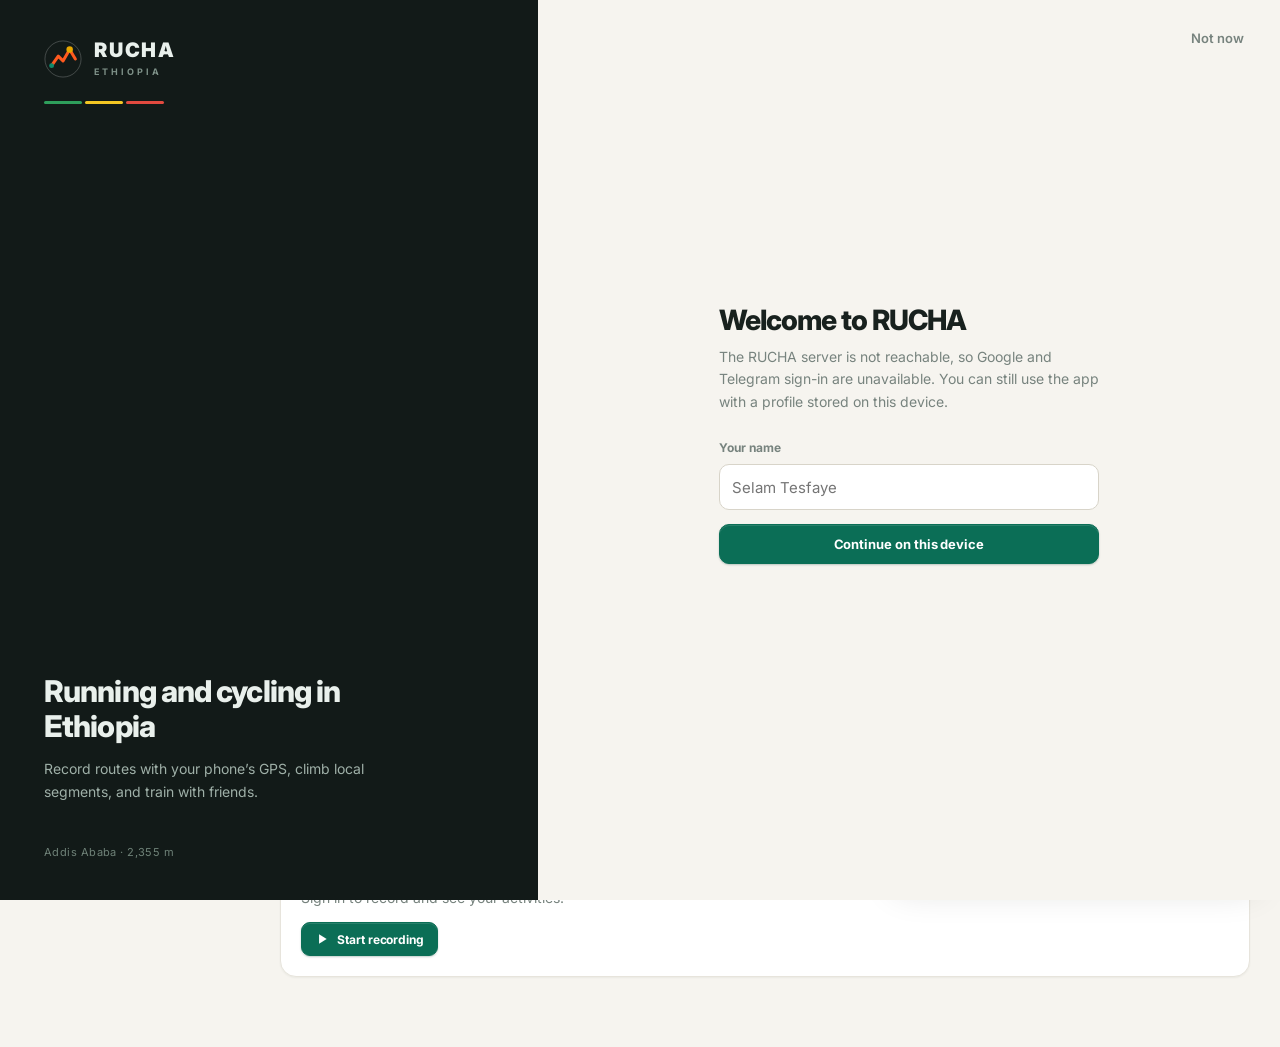
==== index.html @ 77b23071 "Initial commit: RUCHA fitness tracking app" ====
<!DOCTYPE html>
<html lang="en" data-theme="light">
<head>
<meta charset="UTF-8">
<meta name="viewport" content="width=device-width, initial-scale=1">
<meta name="description" content="RUCHA: record runs and rides with GPS, climb local segments and train with friends in Ethiopia.">
<link rel="icon" type="image/svg+xml" href="data:image/svg+xml,%3Csvg xmlns=%27http://www.w3.org/2000/svg%27 viewBox=%270 0 40 40%27%3E%3Crect width=%2740%27 height=%2740%27 rx=%278%27 fill=%27%23121A18%27/%3E%3Cpath d=%27M8 27 L15 17 L20 22 L27 10 L33 20%27 fill=%27none%27 stroke=%27%23FF5A1F%27 stroke-width=%273.4%27 stroke-linecap=%27round%27 stroke-linejoin=%27round%27/%3E%3C/svg%3E">
<title>RUCHA</title>
<link rel="preconnect" href="https://fonts.googleapis.com">
<link rel="preconnect" href="https://fonts.gstatic.com" crossorigin>
<link href="https://fonts.googleapis.com/css2?family=Inter:wght@400;500;600;700;800;900&display=swap" rel="stylesheet">
<link rel="stylesheet" href="styles.css">
</head>
<body>

<div class="app-shell">

  <aside class="sidebar" id="sidebar">
    <div class="brand">
      <div class="brand-mark" aria-hidden="true">
        <svg viewBox="0 0 40 40" width="40" height="40">
          <circle cx="20" cy="20" r="19" fill="none" stroke="rgba(255,255,255,.18)" stroke-width="1"/>
          <path d="M8 27 L15 17 L20 22 L27 10 L33 20" fill="none" stroke="#FF6B35" stroke-width="3.2" stroke-linecap="round" stroke-linejoin="round"/>
          <circle cx="27" cy="10" r="3.4" fill="#F2B705"/>
          <circle cx="8" cy="27" r="2.6" fill="#12A88A"/>
        </svg>
      </div>
      <div class="brand-text">
        <div class="brand-name">RUCHA</div>
        <div class="brand-sub">ETHIOPIA</div>
      </div>
    </div>

    <div class="flag-strip" aria-hidden="true"><i></i><i></i><i></i></div>
    <div class="nav-label">MENU</div>
    <nav class="nav" id="mainNav"></nav>

    <div class="side-spacer"></div>

    <button class="side-user side-user-btn" id="sideAccountBtn" aria-label="Account">
      <div class="avatar avatar-me" id="sideAvatar">ME</div>
      <div class="side-user-text">
        <b id="sideUserName">You</b><span id="sideUserCity">Addis Ababa</span>
      </div>
          </button>
  </aside>

  <main class="main">
    <header class="topbar">
      <button class="icon-btn menu-toggle" id="menuToggle" aria-label="Menu"><span data-icon="menu"></span></button>
      <div class="crumbs">
        <div class="crumb-title" id="crumbTitle">Dashboard</div>
        <div class="crumb-sub" id="crumbSub">Addis Ababa · 2,355 m</div>
      </div>
      <div class="top-actions">
        <button class="live-badge" id="liveBadge" data-nav="record" hidden aria-label="Back to the live recording"><span class="live-dot"></span><span class="live-badge-text">Recording</span></button>
        <label class="search-box">
          <span data-icon="search"></span>
          <input id="globalSearch" type="search" data-i18n-ph="top.search" autocomplete="off">
                  </label>
        <button class="icon-btn" id="themeToggle" title="Toggle theme"><span data-icon="moon"></span></button>
        <button class="btn btn-primary btn-record" id="recordBtn"><span class="rec-dot"></span><span data-i18n="top.record"></span></button>
        <button class="account-chip" id="accountBtn" aria-label="Account">
          <span class="avatar avatar-me top-avatar" id="accountAvatar">ME</span>
          <span class="account-name" id="accountName">Sign in</span>
        </button>
      </div>
    </header>

    <div class="content" id="viewRoot"></div>
  </main>
</div>

<nav class="mobile-nav" id="mobileNav"></nav>

<div class="toast-stack" id="toastStack" aria-live="polite"></div>

<div class="modal-backdrop" id="modalBackdrop">
  <div class="modal" id="modal" role="dialog" aria-modal="true"></div>
</div>

<div class="map-tooltip" id="mapTooltip"></div>

<script src="data.js"></script>
<script src="api.js"></script>
<script src="auth.js"></script>
<script src="sensors.js"></script>
<script src="app.js"></script>
</body>
</html>
---- styles.css ----
:root{
  --accent:#FF5A1F; --accent-soft:#FFF0E9; --accent-2:#0E8A6A; --gold:#E8A700;
  --bg:#F6F4EF; --surface:#FFFFFF; --surface-2:#FBF9F5; --sidebar:#121A18;
  --text:#18211E; --muted:#77837E; --faint:#A9B2AE; --border:#E7E4DC;
  --border-strong:#D8D4C9; --shadow:0 1px 2px rgba(20,30,26,.06);
  --shadow-lg:0 12px 36px rgba(15,25,20,.14);
  --run:#FF5A1F; --ride:#0E8A6A;
  --map-bg:#EDEAE1; --map-road:#FFFFFF; --map-road-case:#D9D5C9; --map-water:#BBDDE4;
  --map-park:#CFE3C4; --map-contour:#C9C3B2; --map-label:#4B554F;
  --radius:18px; --radius-sm:12px;
  --font:'Inter','Noto Sans',system-ui,-apple-system,'Segoe UI',sans-serif;
}
html[data-theme="dark"]{
  --accent:#FF7A42; --accent-soft:#2A1B12; --bg:#0C110F; --surface:#151C19;
  --surface-2:#1A221F; --sidebar:#080C0B; --text:#EDF2EF; --muted:#93A19B;
  --faint:#66736D; --border:#26322C; --border-strong:#35453C;
  --shadow:0 1px 2px rgba(0,0,0,.3),0 10px 34px rgba(0,0,0,.28);
  --shadow-lg:0 24px 70px rgba(0,0,0,.55);
  --map-bg:#16221D; --map-road:#2C3A33; --map-road-case:#1B2822; --map-water:#163C48;
  --map-park:#1E3A28; --map-contour:#2C3B31; --map-label:#9EB0A6;
}
*{box-sizing:border-box}
html,body{margin:0;padding:0}
body{
  font-family:var(--font); background:var(--bg); color:var(--text);
  -webkit-font-smoothing:antialiased; font-size:14px; line-height:1.5;
  transition:background .25s,color .25s;
}
button,input,select{font-family:inherit;font-size:inherit;color:inherit}
button{cursor:pointer;border:0;background:none}
a{color:inherit}
svg{display:block}

svg.ic{width:1em;height:1em;flex:0 0 auto;display:inline-block;vertical-align:-.14em}
::-webkit-scrollbar{width:9px;height:9px}
::-webkit-scrollbar-thumb{background:var(--border-strong);border-radius:9px}
::-webkit-scrollbar-track{background:transparent}
::selection{background:var(--accent);color:#fff}

.app-shell{display:grid;grid-template-columns:250px minmax(0,1fr);min-height:100vh}
.sidebar{
  background:var(--sidebar); color:#E9F0EC; padding:24px 16px 18px;
  display:flex;flex-direction:column;gap:0;position:sticky;top:0;height:100vh;
  overflow-y:auto; z-index:30;
}
.sidebar::-webkit-scrollbar{width:0}
.brand{display:flex;align-items:center;gap:11px;padding:0 8px}
.brand-mark{width:40px;height:40px;flex:0 0 40px}
.brand-name{font-size:20px;font-weight:900;letter-spacing:.09em;line-height:1}
.brand-sub{font-size:9px;letter-spacing:.34em;color:#7E9188;margin-top:5px;font-weight:700}
.flag-strip{display:flex;gap:3px;margin:18px 8px 0}
.flag-strip i{height:3px;flex:1;border-radius:3px}
.flag-strip i:nth-child(1){background:#2E9E5B}.flag-strip i:nth-child(2){background:#F3C623}.flag-strip i:nth-child(3){background:#E24A3F}
.brand-tagline{margin:14px 8px 22px;font-size:11.5px;line-height:1.55;color:#8FA098;max-width:190px}
.nav-label{font-size:9.5px;letter-spacing:.22em;color:#64776E;font-weight:800;padding:0 12px;margin-bottom:10px}
.nav{display:flex;flex-direction:column;gap:3px}
.nav-item{
  display:flex;align-items:center;gap:12px;padding:11px 12px;border-radius:11px;
  color:#9FB0A8;font-weight:600;font-size:13.5px;text-align:left;width:100%;
  transition:background .18s,color .18s,transform .18s;position:relative;
}
.nav-item:hover{background:rgba(255,255,255,.055);color:#fff}
.nav-item.active{background:rgba(255,255,255,.08);color:#fff}
.nav-item.active::before{content:"";position:absolute;left:0;top:11px;bottom:11px;width:3px;background:var(--accent);border-radius:0 3px 3px 0}
.nav-item .nav-icon{width:18px;height:18px;flex:0 0 18px;opacity:.9}
.nav-item.active .nav-icon{color:var(--accent)}
.nav-badge{margin-left:auto;font-size:10px;background:rgba(255,255,255,.10);padding:2px 7px;border-radius:20px;color:#B9C7C0;font-weight:700}
.side-spacer{flex:1;min-height:20px}
.side-card{background:rgba(255,255,255,.045);border:1px solid rgba(255,255,255,.075);border-radius:14px;padding:14px;margin-bottom:10px}
.side-card-top{display:flex;align-items:center;gap:8px}
.side-card-icon{width:16px;height:16px;color:var(--accent);display:inline-flex;flex:0 0 16px}
.side-card-icon svg{width:16px;height:16px}
.side-card-title{font-size:12px;font-weight:700;color:#DEE8E2}
.side-alt-value{font-size:28px;font-weight:800;letter-spacing:-.04em;margin:10px 0 0;line-height:1}
.side-alt-value small{font-size:13px;font-weight:600;color:#8FA098;letter-spacing:0}
.side-alt-sub{font-size:10.5px;color:#7E9088;margin-top:5px}
.side-load-row{display:flex;justify-content:space-between;align-items:center;font-size:10px;color:#8FA098;margin:14px 0 6px}
.side-load-row b{color:#F2B705;font-size:10px;letter-spacing:.04em}
.mini-track{height:5px;border-radius:5px;background:rgba(255,255,255,.09);overflow:hidden}
.mini-track span{display:block;height:100%;border-radius:5px;background:var(--accent-2)}
.side-offline{display:flex;align-items:center;gap:10px;position:relative}
.side-offline .side-card-icon{color:#5FD6A8}
.live-pulse{width:7px;height:7px;border-radius:50%;background:#5FD6A8;margin-left:auto;flex:0 0 7px}
.side-user{display:flex;align-items:center;gap:10px;padding:12px 8px 2px;border-top:1px solid rgba(255,255,255,.08);margin-top:4px}
.side-user-text{display:flex;flex-direction:column;line-height:1.3}
.side-user-text b{font-size:12.5px;color:#E9F0EC}
.side-user-text span{font-size:10.5px;color:#7E9088}
.side-user-dot{margin-left:auto;width:6px;height:6px;border-radius:50%;background:#5FD6A8}

.avatar{
  width:34px;height:34px;border-radius:50%;display:inline-flex;align-items:center;justify-content:center;
  font-size:11px;font-weight:800;color:#fff;flex:0 0 auto;letter-spacing:.02em;
  box-shadow:inset 0 0 0 2px rgba(255,255,255,.16);
}
.avatar-me{background:var(--accent)}
.avatar-sm{width:28px;height:28px;font-size:9.5px}
.avatar-lg{width:74px;height:74px;font-size:22px}

.main{min-width:0;display:flex;flex-direction:column}
.topbar{
  height:74px;display:flex;align-items:center;gap:16px;padding:0 30px;
  background:var(--bg);
  border-bottom:1px solid var(--border);
  position:sticky;top:0;z-index:20;
}
.crumbs{min-width:0}
.crumb-title{font-size:17px;font-weight:800;letter-spacing:-.02em;line-height:1.2}
.crumb-sub{font-size:11.5px;color:var(--muted);margin-top:2px}
.top-actions{display:flex;align-items:center;gap:10px;margin-left:auto}
.search-box{
  display:flex;align-items:center;gap:9px;background:var(--surface);border:1px solid var(--border);
  border-radius:11px;padding:0 11px;height:38px;width:268px;transition:border .2s,box-shadow .2s;
}
.search-box:focus-within{border-color:var(--accent);box-shadow:0 0 0 3px var(--accent-soft)}
.search-box svg{width:15px;height:15px;color:var(--muted);flex:0 0 15px}
.search-box input{border:0;outline:0;background:transparent;flex:1;min-width:0;font-size:12.5px}
.search-box input::placeholder{color:var(--faint)}
.search-box kbd{font-size:9.5px;color:var(--faint);border:1px solid var(--border);padding:2px 5px;border-radius:5px;font-family:var(--font)}
.icon-btn{
  width:38px;height:38px;border-radius:11px;border:1px solid var(--border);background:var(--surface);
  display:inline-flex;align-items:center;justify-content:center;transition:all .18s;flex:0 0 38px;
}
.icon-btn:hover{border-color:var(--accent);color:var(--accent);transform:translateY(-1px)}
.icon-btn svg{width:17px;height:17px}
.btn{
  height:38px;padding:0 16px;border-radius:11px;font-size:12.5px;font-weight:700;
  display:inline-flex;align-items:center;justify-content:center;gap:8px;transition:all .18s;white-space:nowrap;
}
.btn-primary{background:var(--accent);color:#fff;box-shadow:0 4px 14px rgba(255,90,31,.28)}
.btn-primary:hover{background:#E84C13;transform:translateY(-1px);box-shadow:0 7px 20px rgba(255,90,31,.36)}
.btn-ghost{border:1px solid var(--border);background:var(--surface)}
.btn-ghost:hover{border-color:var(--accent);color:var(--accent)}
.btn-soft{background:var(--accent-soft);color:var(--accent)}
.btn-sm{height:32px;padding:0 12px;font-size:11.5px;border-radius:9px}
.rec-dot{width:8px;height:8px;border-radius:50%;background:#fff;}
.menu-toggle{display:none}
.top-avatar{margin-left:2px}

.content{padding:26px 30px 70px;width:100%;max-width:1600px;margin:0 auto;flex:1}
.view{animation:viewIn .32s cubic-bezier(.2,.7,.3,1)}
@keyframes viewIn{from{opacity:0;transform:translateY(10px)}to{opacity:1;transform:none}}
.view-head{display:flex;align-items:flex-end;gap:16px;margin-bottom:20px;flex-wrap:wrap}
.view-title{font-size:26px;font-weight:800;letter-spacing:-.035em;line-height:1.15;margin:0}
.view-sub{font-size:12.5px;color:var(--muted);margin-top:5px}
.view-actions{margin-left:auto;display:flex;gap:8px;align-items:center;flex-wrap:wrap}
.card{background:var(--surface);border:1px solid var(--border);border-radius:var(--radius);box-shadow:var(--shadow);overflow:hidden}
.card-pad{padding:20px}
.card-head{display:flex;align-items:center;gap:12px;padding:18px 20px 0}
.card-head .card-title{font-size:15px;font-weight:800;letter-spacing:-.02em}
.card-head .card-sub{font-size:11.5px;color:var(--muted);margin-top:2px}
.card-head .head-actions{margin-left:auto;display:flex;gap:7px;align-items:center}
.pill{
  display:inline-flex;align-items:center;gap:5px;font-size:10.5px;font-weight:700;
  padding:4px 9px;border-radius:20px;background:var(--surface-2);border:1px solid var(--border);color:var(--muted);white-space:nowrap;
}
.pill.accent{background:var(--accent-soft);color:var(--accent);border-color:transparent}
.pill.green{background:rgba(14,138,106,.12);color:var(--accent-2);border-color:transparent}
.pill.gold{background:rgba(232,167,0,.13);color:#B98600;border-color:transparent}
.tag{font-size:10px;font-weight:700;color:var(--muted);background:var(--surface-2);border:1px solid var(--border);padding:3px 8px;border-radius:6px;white-space:nowrap}
.muted{color:var(--muted)}.strong{font-weight:800}.mono{font-variant-numeric:tabular-nums}
.divider{height:1px;background:var(--border);margin:16px 0}
.row{display:flex;align-items:center;gap:10px}
.seg-toggle{display:flex;gap:3px;background:var(--surface-2);border:1px solid var(--border);padding:3px;border-radius:10px}
.seg-toggle button{padding:6px 12px;border-radius:7px;font-size:11.5px;font-weight:700;color:var(--muted);transition:all .18s}
.seg-toggle button.active{background:var(--surface);color:var(--text);box-shadow:0 1px 4px rgba(0,0,0,.09)}
select.sel{
  height:34px;padding:0 30px 0 11px;border-radius:9px;border:1px solid var(--border);
  background:var(--surface);font-size:11.5px;font-weight:700;outline:0;cursor:pointer;
  appearance:none;background-image:linear-gradient(45deg,transparent 50%,var(--muted) 50%),linear-gradient(135deg,var(--muted) 50%,transparent 50%);
  background-position:calc(100% - 15px) 15px,calc(100% - 11px) 15px;background-size:4px 4px;background-repeat:no-repeat;
}

.hero{
  position:relative;border-radius:22px;overflow:hidden;color:#fff;padding:30px 34px;
  background:linear-gradient(115deg,#12221C 0%,#173329 48%,#2A2413 100%);margin-bottom:18px;
  box-shadow:var(--shadow-lg);min-height:212px;
}
.hero::after{content:"";position:absolute;inset:0;background:
  radial-gradient(700px 300px at 88% 15%,rgba(255,90,31,.20),transparent 70%),
  radial-gradient(500px 300px at 65% 100%,rgba(14,138,106,.22),transparent 70%);pointer-events:none}
.hero-grid{position:absolute;inset:0;opacity:.10;background-image:linear-gradient(rgba(255,255,255,.35) 1px,transparent 1px),linear-gradient(90deg,rgba(255,255,255,.35) 1px,transparent 1px);background-size:44px 44px;mask-image:linear-gradient(90deg,#000,transparent 65%)}
.hero-inner{position:relative;z-index:1;display:flex;gap:30px;align-items:center;justify-content:space-between}
.hero-left{max-width:620px}
.hero-eyebrow{font-size:9.5px;letter-spacing:.26em;font-weight:800;color:#F2B705;display:flex;align-items:center;gap:8px}
.hero-eyebrow::before{content:"";width:18px;height:2px;background:#F2B705;border-radius:2px}
.hero-title{font-size:29px;font-weight:900;letter-spacing:-.045em;margin:12px 0 8px;line-height:1.1}
.hero-sub{font-size:12.5px;color:#A9BFB4;max-width:440px;line-height:1.6}
.hero-number{font-size:64px;font-weight:900;letter-spacing:-.06em;line-height:.95;margin:20px 0 0;display:flex;align-items:baseline;gap:10px}
.hero-number small{font-size:16px;font-weight:700;letter-spacing:0;color:#A9BFB4}
.hero-laps{display:inline-flex;align-items:center;gap:7px;font-size:12px;color:#F2B705;font-weight:700;margin-top:8px}
.hero-metrics{display:flex;gap:26px;margin-top:22px;flex-wrap:wrap}
.hero-metric b{display:block;font-size:19px;font-weight:800;letter-spacing:-.03em}
.hero-metric span{font-size:10px;color:#93AC9F;letter-spacing:.04em;text-transform:uppercase;font-weight:700}
.journey-bar{height:8px;border-radius:8px;background:rgba(255,255,255,.12);margin-top:18px;overflow:hidden;max-width:520px;position:relative}
.journey-bar span{display:block;height:100%;border-radius:8px;background:linear-gradient(90deg,#0E8A6A,#F2B705 65%,#FF5A1F);position:relative}
.journey-bar::after{content:"";position:absolute;left:100%;top:-3px;width:2px;height:14px;background:rgba(255,255,255,.5);border-radius:2px}
.hero-globe{flex:0 0 230px;width:230px;height:230px;position:relative;display:flex;align-items:center;justify-content:center}
.hero-globe svg{width:230px;height:230px;filter:drop-shadow(0 10px 30px rgba(0,0,0,.35))}
.globe-center{position:absolute;text-align:center}
.globe-center b{display:block;font-size:26px;font-weight:900;letter-spacing:-.05em;color:#fff}
.globe-center span{font-size:9px;letter-spacing:.16em;color:#9CB8AA;font-weight:700}

.stats-grid{display:grid;grid-template-columns:repeat(4,1fr);gap:14px;margin-bottom:18px}
.stat-card{background:var(--surface);border:1px solid var(--border);border-radius:var(--radius);padding:18px 20px;box-shadow:var(--shadow);position:relative;overflow:hidden}
.stat-card::before{content:"";position:absolute;top:0;left:0;right:0;height:3px;background:var(--sc,var(--accent));opacity:.85}
.stat-label{font-size:10.5px;font-weight:800;letter-spacing:.11em;text-transform:uppercase;color:var(--muted);display:flex;align-items:center;gap:7px}
.stat-label svg{width:14px;height:14px;color:var(--sc,var(--accent))}
.stat-value{font-size:31px;font-weight:900;letter-spacing:-.05em;margin:10px 0 2px;line-height:1}
.stat-value small{font-size:14px;font-weight:700;color:var(--muted);letter-spacing:0;margin-left:4px}
.stat-foot{display:flex;align-items:center;justify-content:space-between;gap:8px;margin-top:8px}
.stat-delta{font-size:10.5px;font-weight:800;color:var(--accent-2);display:flex;align-items:center;gap:3px}
.stat-delta.down{color:var(--accent)}
.stat-note{font-size:10px;color:var(--faint)}
.stat-spark{position:absolute;right:14px;bottom:12px;opacity:.9}

.dash-grid{display:grid;grid-template-columns:minmax(0,1.72fr) minmax(280px,1fr);gap:18px;margin-bottom:18px}
.side-stack{display:flex;flex-direction:column;gap:14px}
.insight-card{padding:18px 20px}
.insight-icon{width:36px;height:36px;border-radius:11px;display:inline-flex;align-items:center;justify-content:center;background:var(--accent-soft);color:var(--accent);flex:0 0 36px}
.insight-icon svg{width:19px;height:19px}
.insight-title{font-size:14px;font-weight:800;letter-spacing:-.02em}
.insight-text{font-size:11.8px;color:var(--muted);line-height:1.65;margin-top:10px}
.insight-metrics{display:flex;gap:18px;margin-top:14px;padding-top:14px;border-top:1px solid var(--border)}
.insight-metrics b{font-size:17px;font-weight:800;letter-spacing:-.03em;display:block}
.insight-metrics span{font-size:10px;color:var(--muted)}
.holiday{display:flex;align-items:center;gap:12px;padding:12px 0;border-bottom:1px solid var(--border)}
.holiday:last-child{border-bottom:0;padding-bottom:0}
.holiday-date{min-width:46px;text-align:center;background:var(--surface-2);border:1px solid var(--border);border-radius:9px;padding:6px 4px}
.holiday-date b{display:block;font-size:15px;font-weight:900;line-height:1}
.holiday-date span{font-size:9px;color:var(--muted);text-transform:uppercase;font-weight:700}
.holiday-name{font-size:12.5px;font-weight:700}
.holiday-note{font-size:10.5px;color:var(--faint);margin-top:2px}
.safety-card{background:var(--surface-2)}

.map-card{display:flex;flex-direction:column;min-height:490px}
.map-toolbar{display:flex;align-items:center;gap:8px;padding:14px 16px;flex-wrap:wrap;border-bottom:1px solid var(--border)}
.map-toolbar .map-title{font-size:14px;font-weight:800;letter-spacing:-.02em}
.map-toolbar .map-sub{font-size:10.5px;color:var(--muted);margin-top:1px}
.map-toolbar .tb-actions{margin-left:auto;display:flex;gap:7px;align-items:center;flex-wrap:wrap}
.tb-btn{
  height:32px;padding:0 11px;border-radius:9px;border:1px solid var(--border);background:var(--surface);
  font-size:11px;font-weight:700;display:inline-flex;align-items:center;gap:6px;transition:all .18s;color:var(--muted);
}
.tb-btn svg{width:14px;height:14px}
.tb-btn:hover{border-color:var(--accent);color:var(--accent)}
.tb-btn.on{background:var(--accent);border-color:var(--accent);color:#fff}
.tb-btn.on.green{background:var(--accent-2);border-color:var(--accent-2)}
.map-wrap{position:relative;flex:1;min-height:390px;background:var(--map-bg);overflow:hidden;touch-action:none}
.map-wrap.compact{min-height:0;height:100%}
.modal-map .map-wrap{height:100%}
.map-canvas{position:absolute;inset:0;width:100%;height:100%;display:block;cursor:grab}
.map-canvas.dragging{cursor:grabbing}
.map-controls{position:absolute;right:14px;top:14px;display:flex;flex-direction:column;gap:6px;z-index:3}
.map-ctrl{
  width:34px;height:34px;border-radius:9px;background:var(--surface);border:1px solid var(--border);
  display:flex;align-items:center;justify-content:center;box-shadow:var(--shadow);font-size:17px;font-weight:700;color:var(--text);
  transition:all .16s;
}
.map-ctrl:hover{color:var(--accent);border-color:var(--accent)}
.map-ctrl svg{width:16px;height:16px}
.map-legend{
  position:absolute;left:14px;bottom:14px;background:color-mix(in srgb,var(--surface) 92%,transparent);
  border:1px solid var(--border);border-radius:11px;padding:10px 12px;z-index:3;
  box-shadow:var(--shadow);display:flex;flex-direction:column;gap:7px;
}
.map-legend .lg-row{display:flex;align-items:center;gap:8px;font-size:10.5px;font-weight:600;color:var(--muted)}
.lg-line{width:18px;height:3px;border-radius:3px}
.map-badge{
  position:absolute;left:14px;top:14px;z-index:3;background:color-mix(in srgb,var(--surface) 92%,transparent);
  border:1px solid var(--border);border-radius:9px;padding:7px 11px;
  font-size:10.5px;font-weight:700;box-shadow:var(--shadow);display:flex;align-items:center;gap:7px;
}
.map-badge .live-dot{width:7px;height:7px;border-radius:50%;background:#22C55E;}
.map-scale{position:absolute;right:14px;bottom:14px;z-index:3;font-size:10px;font-weight:700;color:var(--map-label);display:flex;flex-direction:column;align-items:flex-end;gap:3px}
.map-scale-bar{height:5px;border:2px solid var(--map-label);border-top:0;width:70px}
.map-north{position:absolute;right:16px;bottom:40px;z-index:3;font-size:10px;font-weight:900;color:var(--map-label);text-align:center;line-height:1}
.map-north b{display:block;color:var(--accent);font-size:15px}
.map-tooltip{
  position:fixed;z-index:80;pointer-events:none;opacity:0;transform:translate(-50%,-115%);
  background:var(--sidebar);color:#fff;border-radius:10px;padding:9px 12px;font-size:11px;
  box-shadow:var(--shadow-lg);transition:opacity .12s;white-space:nowrap;max-width:260px;
}
.map-tooltip.show{opacity:1}
.map-tooltip b{display:block;font-size:12px;margin-bottom:3px}
.map-tooltip span{color:#A9BFB4;font-size:10px}
.map-tooltip .tt-type{display:inline-block;width:7px;height:7px;border-radius:50%;margin-right:5px}
.replay-bar{height:3px;background:var(--border);position:relative}
.replay-bar span{display:block;height:100%;background:var(--accent);width:0;transition:width .08s linear}

.feed{display:flex;flex-direction:column}
.feed-item{display:flex;gap:14px;padding:16px 20px;border-bottom:1px solid var(--border);transition:background .16s;align-items:flex-start}
.feed-item:last-child{border-bottom:0}
.feed-item:hover{background:var(--surface-2)}
.feed-avatar{margin-top:2px}
.feed-body{flex:1;min-width:0}
.feed-name{font-size:12.5px;font-weight:800}
.feed-when{font-size:10.5px;color:var(--faint);font-weight:500;margin-left:7px}
.feed-title{font-size:14px;font-weight:800;letter-spacing:-.02em;margin:5px 0 6px;cursor:pointer}
.feed-title:hover{color:var(--accent)}
.feed-note{font-size:11.5px;color:var(--muted);line-height:1.55;max-width:640px}
.feed-tags{display:flex;gap:6px;margin-top:9px;flex-wrap:wrap}
.feed-stats{display:flex;gap:16px;margin-top:11px;font-size:11px;color:var(--muted);font-weight:600;align-items:center}
.feed-stats b{color:var(--text);font-weight:800}
.kudos-btn{display:inline-flex;align-items:center;gap:5px;font-size:11px;font-weight:700;color:var(--muted);border:1px solid var(--border);padding:4px 9px;border-radius:8px;transition:all .16s}
.kudos-btn:hover{border-color:var(--accent);color:var(--accent)}
.kudos-btn.liked{background:var(--accent-soft);color:var(--accent);border-color:transparent}
.kudos-btn svg{width:13px;height:13px}
.feed-thumb{width:112px;height:82px;border-radius:11px;flex:0 0 112px;overflow:hidden;background:var(--map-bg);position:relative;border:1px solid var(--border)}
.feed-thumb canvas{width:100%;height:100%;display:block}

.table-wrap{overflow-x:auto}
.atable{width:100%;border-collapse:collapse;font-size:12.5px}
.atable th{text-align:left;font-size:9.5px;letter-spacing:.13em;text-transform:uppercase;color:var(--faint);font-weight:800;padding:13px 18px;border-bottom:1px solid var(--border);white-space:nowrap}
.atable td{padding:14px 18px;border-bottom:1px solid var(--border);white-space:nowrap}
.atable tbody tr{transition:background .16s;cursor:pointer}
.atable tbody tr:hover{background:var(--surface-2)}
.atable tbody tr:last-child td{border-bottom:0}
.type-dot{display:inline-flex;width:26px;height:26px;border-radius:8px;align-items:center;justify-content:center;color:#fff}
.type-dot svg{width:14px;height:14px}
.atable .a-name{font-weight:800;font-size:13px}
.atable .a-sub{font-size:10.5px;color:var(--faint);margin-top:2px}

.chart-svg{width:100%;display:block;overflow:visible}
.chart-grid{stroke:var(--border);stroke-width:1;stroke-dasharray:3 5}
.chart-label{font-size:9px;fill:var(--faint);font-weight:700;font-family:var(--font)}

.seg-grid{display:grid;grid-template-columns:repeat(3,1fr);gap:14px}
.seg-card{padding:18px;cursor:pointer;transition:transform .18s,border-color .18s}
.seg-card:hover{transform:translateY(-3px);border-color:var(--accent)}
.seg-top{display:flex;align-items:center;gap:9px}
.seg-cat{width:32px;height:32px;border-radius:9px;background:var(--accent-soft);color:var(--accent);display:flex;align-items:center;justify-content:center;font-weight:900;font-size:12px;flex:0 0 32px}
.seg-name{font-size:13.5px;font-weight:800;letter-spacing:-.02em}
.seg-meta{font-size:10.5px;color:var(--muted);margin-top:2px}
.seg-nums{display:flex;gap:18px;margin-top:16px;padding-top:14px;border-top:1px solid var(--border)}
.seg-nums b{display:block;font-size:17px;font-weight:800;letter-spacing:-.03em}
.seg-nums span{font-size:10px;color:var(--muted)}
.seg-crown{font-size:10.5px;color:var(--gold,--muted);margin-top:12px;display:flex;align-items:center;gap:6px;font-weight:700}
.leader-row{display:flex;align-items:center;gap:12px;padding:11px 18px;border-bottom:1px solid var(--border)}
.leader-row:last-child{border-bottom:0}
.leader-rank{width:24px;font-size:13px;font-weight:900;color:var(--faint);text-align:center;flex:0 0 24px}
.leader-rank.top{color:var(--gold,#E8A700)}
.leader-name{flex:1;font-size:12.5px;font-weight:700}
.leader-time{font-size:12.5px;font-weight:800;font-variant-numeric:tabular-nums}
.leader-row.me{background:var(--accent-soft)}
.legend-row{background:rgba(232,167,0,.08)}

.two-grid{display:grid;grid-template-columns:repeat(2,1fr);gap:14px}
.challenge-card{padding:18px;display:flex;flex-direction:column;gap:12px}
.challenge-top{display:flex;gap:12px;align-items:flex-start}
.challenge-icon{width:40px;height:40px;border-radius:12px;display:flex;align-items:center;justify-content:center;color:#fff;flex:0 0 40px}
.challenge-icon svg{width:20px;height:20px}
.challenge-name{font-size:14px;font-weight:800;letter-spacing:-.02em}
.challenge-desc{font-size:11px;color:var(--muted);line-height:1.5;margin-top:3px}
.progress-track{height:7px;border-radius:7px;background:var(--surface-2);border:1px solid var(--border);overflow:hidden}
.progress-fill{height:100%;border-radius:7px;transition:width .5s}
.challenge-foot{display:flex;align-items:center;justify-content:space-between;font-size:10.5px;color:var(--muted)}
.club-card{display:flex;gap:13px;align-items:center;padding:15px 18px;border-bottom:1px solid var(--border)}
.club-card:last-child{border-bottom:0}
.club-logo{width:42px;height:42px;border-radius:12px;display:flex;align-items:center;justify-content:center;color:#fff;flex:0 0 42px}
.club-logo svg{width:21px;height:21px}
.club-name{font-size:13px;font-weight:800}
.club-desc{font-size:10.5px;color:var(--muted);margin-top:2px;line-height:1.45}
.club-members{font-size:10.5px;color:var(--faint);margin-top:3px}

.profile-hero{display:flex;gap:22px;align-items:center;padding:24px;background:var(--surface)}
.profile-name{font-size:22px;font-weight:900;letter-spacing:-.04em}
.profile-sub{font-size:11.5px;color:var(--muted);margin-top:4px}
.profile-nums{display:flex;gap:30px;margin-left:auto}
.profile-nums b{display:block;font-size:20px;font-weight:900;letter-spacing:-.04em}
.profile-nums span{font-size:10px;color:var(--muted);text-transform:uppercase;letter-spacing:.09em;font-weight:700}
.pr-grid{display:grid;grid-template-columns:repeat(4,1fr);gap:12px}
.pr-card{padding:16px;border:1px solid var(--border);border-radius:13px;background:var(--surface-2)}
.pr-card span{font-size:10px;color:var(--muted);font-weight:700;text-transform:uppercase;letter-spacing:.08em}
.pr-card b{display:block;font-size:21px;font-weight:900;letter-spacing:-.04em;margin-top:6px}
.trophy-row{display:flex;gap:10px;flex-wrap:wrap}
.trophy{display:flex;align-items:center;gap:8px;padding:9px 13px;border-radius:11px;background:var(--surface-2);border:1px solid var(--border);font-size:11.5px;font-weight:700}
.trophy svg{width:16px;height:16px;color:var(--gold,#E8A700)}

.rec-grid{display:grid;grid-template-columns:minmax(0,1.6fr) minmax(300px,1fr);gap:18px}
.rec-stats{display:grid;grid-template-columns:repeat(2,1fr);gap:12px}
.rec-stat{padding:16px;border-radius:13px;background:var(--surface-2);border:1px solid var(--border)}
.rec-stat span{font-size:10px;font-weight:800;letter-spacing:.09em;text-transform:uppercase;color:var(--muted);display:flex;align-items:center;gap:6px}
.rec-stat span svg{width:13px;height:13px}
.rec-stat b{display:block;font-size:26px;font-weight:900;letter-spacing:-.05em;margin-top:8px;line-height:1}
.rec-stat b small{font-size:12px;color:var(--muted);font-weight:700;letter-spacing:0}
.rec-actions{display:flex;gap:9px;margin-top:16px;flex-wrap:wrap}
.btn-big{height:48px;flex:1;min-width:120px;font-size:13.5px;border-radius:12px}
.live-dot{width:7px;height:7px;border-radius:50%;background:#22C55E;animation:pulse 1.6s infinite}
@keyframes pulse{0%,100%{opacity:1}50%{opacity:.4}}
.split-table{width:100%;font-size:11.5px;border-collapse:collapse}
.split-table th{text-align:left;color:var(--faint);font-size:9.5px;letter-spacing:.1em;text-transform:uppercase;padding:9px 12px;border-bottom:1px solid var(--border)}
.split-table td{padding:8px 12px;border-bottom:1px solid var(--border);font-variant-numeric:tabular-nums}
.split-table tr:last-child td{border-bottom:0}
.split-table tr:first-child td{color:var(--accent);font-weight:800}

.modal-backdrop{
  position:fixed;inset:0;background:rgba(8,14,11,.62);z-index:90;
  display:none;align-items:center;justify-content:center;padding:26px;
}
.modal-backdrop.open{display:flex}
.modal{
  background:var(--surface);border:1px solid var(--border);border-radius:20px;box-shadow:var(--shadow-lg);
  width:min(920px,100%);max-height:88vh;overflow-y:auto;animation:modalIn .25s cubic-bezier(.2,.7,.3,1);
}
@keyframes modalIn{from{opacity:0;transform:scale(.96) translateY(12px)}to{opacity:1;transform:none}}
.modal-head{display:flex;align-items:flex-start;gap:14px;padding:22px 24px;border-bottom:1px solid var(--border);position:sticky;top:0;background:var(--surface);z-index:2}
.modal-head h3{margin:0;font-size:18px;font-weight:900;letter-spacing:-.03em}
.modal-head p{margin:4px 0 0;font-size:11.5px;color:var(--muted)}
.modal-close{margin-left:auto;width:34px;height:34px;border-radius:9px;border:1px solid var(--border);background:var(--surface-2);display:flex;align-items:center;justify-content:center;flex:0 0 34px}
.modal-close:hover{color:var(--accent);border-color:var(--accent)}
.modal-close svg{width:16px;height:16px}
.modal-body{padding:22px 24px 26px}
.modal-map{height:300px;border-radius:13px;overflow:hidden;border:1px solid var(--border);margin-bottom:18px}
.detail-stats{display:grid;grid-template-columns:repeat(5,1fr);gap:12px;margin-bottom:18px}
.detail-stat{padding:13px;border-radius:11px;background:var(--surface-2);border:1px solid var(--border)}
.detail-stat span{font-size:9.5px;color:var(--muted);font-weight:700;text-transform:uppercase;letter-spacing:.07em}
.detail-stat b{display:block;font-size:17px;font-weight:900;letter-spacing:-.03em;margin-top:5px}
.elev-chart{background:var(--surface-2);border:1px solid var(--border);border-radius:13px;padding:14px}

.toast-stack{position:fixed;right:22px;bottom:22px;z-index:120;display:flex;flex-direction:column;gap:9px;pointer-events:none}
.toast{
  background:var(--sidebar);color:#EEF5F0;border-radius:12px;padding:12px 16px;min-width:230px;
  box-shadow:var(--shadow-lg);font-size:12px;font-weight:600;display:flex;align-items:center;gap:10px;
  animation:toastIn .3s cubic-bezier(.2,.8,.3,1);border-left:3px solid var(--accent);
}
.toast svg{width:16px;height:16px;color:#5FD6A8;flex:0 0 16px}
@keyframes toastIn{from{opacity:0;transform:translateX(30px)}to{opacity:1;transform:none}}

.mobile-nav{display:none}

@media(max-width:1240px){
  .stats-grid{grid-template-columns:repeat(2,1fr)}
  .seg-grid{grid-template-columns:repeat(2,1fr)}
  .hero-globe{flex:0 0 180px;width:180px;height:180px}
  .hero-globe svg{width:180px;height:180px}
  .two-grid{grid-template-columns:1fr}
  .detail-stats{grid-template-columns:repeat(3,1fr)}
}
@media(max-width:1020px){
  .app-shell{grid-template-columns:1fr}
  .sidebar{position:fixed;left:0;top:0;width:250px;transform:translateX(-100%);transition:transform .26s;box-shadow:var(--shadow-lg)}
  .sidebar.open{transform:none}
  .menu-toggle{display:inline-flex}
  .content{padding:20px 18px 90px}
  .topbar{padding:0 18px}
  .search-box{width:190px}
  .dash-grid,.rec-grid{grid-template-columns:1fr}
  .mobile-nav{
    display:flex;position:fixed;bottom:0;left:0;right:0;height:62px;background:var(--surface);
    border-top:1px solid var(--border);z-index:40;align-items:center;justify-content:space-around;
    box-shadow:0 -6px 22px rgba(0,0,0,.06);
  }
  .mobile-nav button{display:flex;flex-direction:column;align-items:center;gap:3px;font-size:9px;font-weight:700;color:var(--muted);flex:1}
  .mobile-nav button.active{color:var(--accent)}
  .mobile-nav svg{width:19px;height:19px}
}
@media(max-width:720px){
  .topbar{height:64px;gap:10px}.crumbs{display:none}.search-box{display:none}.top-avatar{display:none}
  .btn-record{padding:0 12px}.stats-grid{grid-template-columns:repeat(2,1fr);gap:10px}
  .stat-card{padding:14px}.stat-value{font-size:24px}
  .hero{padding:22px}.hero-title{font-size:23px}.hero-number{font-size:44px}
  .hero-globe{display:none}.hero-metrics{gap:16px}
  .seg-grid,.pr-grid{grid-template-columns:1fr 1fr}
  .profile-nums{margin-left:0;flex-wrap:wrap;gap:16px}
  .profile-hero{flex-wrap:wrap}
  .detail-stats{grid-template-columns:repeat(2,1fr)}
  .feed-thumb{display:none}
  .map-toolbar{padding:11px}.map-wrap{min-height:330px}
  .content{padding:16px 14px 90px}
  .view-title{font-size:21px}
}

.modal.studio-modal{width:min(1000px,100%)}
.modal.picker-modal{width:min(680px,100%)}
.modal.lightbox-modal{width:min(560px,100%)}
.studio-head-icon{
  width:42px;height:42px;flex:0 0 42px;border-radius:12px;background:var(--accent-soft);
  color:var(--accent);display:flex;align-items:center;justify-content:center;
}
.studio-head-icon svg{width:22px;height:22px}

.gallery-grid{display:grid;grid-template-columns:repeat(auto-fill,minmax(250px,1fr));gap:18px}
.gallery-card{
  background:var(--surface);border:1px solid var(--border);border-radius:var(--radius);
  overflow:hidden;box-shadow:var(--shadow);transition:transform .2s,box-shadow .2s;
}
.gallery-card:hover{transform:translateY(-3px);box-shadow:var(--shadow-lg)}
.gallery-img{position:relative;aspect-ratio:4/5;background:var(--surface-2);overflow:hidden}
.gallery-img img{width:100%;height:100%;object-fit:cover;display:block}
.gallery-sample{
  position:absolute;top:12px;left:12px;font-size:9px;font-weight:800;letter-spacing:.14em;
  background:rgba(0,0,0,.55);color:#fff;padding:5px 9px;border-radius:6px;
}
.gallery-meta{padding:14px 16px 16px}
.gallery-title{display:block;font-size:13.5px;font-weight:800;letter-spacing:-.02em;white-space:nowrap;overflow:hidden;text-overflow:ellipsis}
.gallery-sub{font-size:11px;color:var(--muted);margin-top:4px}
.gallery-actions{display:flex;gap:6px;margin-top:13px;flex-wrap:wrap}
.gallery-actions .btn{padding:0 10px}
.gallery-actions .btn svg{width:14px;height:14px}
.gallery-del{margin-left:auto;color:var(--muted)}
.gallery-del:hover{color:#E24A3F;border-color:#E24A3F}
.gallery-empty{padding:60px 30px;text-align:center;display:flex;flex-direction:column;align-items:center;gap:12px}
.gallery-empty-icon{
  width:64px;height:64px;border-radius:18px;background:var(--accent-soft);color:var(--accent);
  display:flex;align-items:center;justify-content:center;
}
.gallery-empty-icon svg{width:30px;height:30px}
.gallery-empty h3{margin:6px 0 0;font-size:19px;font-weight:900;letter-spacing:-.03em}
.gallery-empty p{margin:0;max-width:440px;font-size:12.5px;line-height:1.7;color:var(--muted)}
.gallery-empty .btn{margin-top:10px}

.studio-body{display:grid;grid-template-columns:minmax(0,1fr) minmax(0,1fr);gap:24px;padding:22px 24px 26px}
.studio-preview{display:flex;flex-direction:column;gap:10px;min-width:0}
.studio-preview-label{display:inline-flex;align-items:center;gap:7px;font-size:9.5px;font-weight:800;letter-spacing:.18em;color:var(--accent)}
.studio-preview-label svg{width:14px;height:14px}
.share-canvas{
  width:100%;height:auto;aspect-ratio:4/5;display:block;border-radius:14px;
  border:1px solid var(--border);box-shadow:var(--shadow-lg);background:#1B1110;
}
.studio-preview-hint{font-size:10.5px;color:var(--faint);text-align:center}
.studio-controls{display:flex;flex-direction:column;min-width:0}
.ctrl-block{padding:0 0 16px;margin-bottom:16px;border-bottom:1px solid var(--border)}
.ctrl-title{display:flex;align-items:center;gap:9px;font-size:12.5px;font-weight:800;margin-bottom:11px}
.ctrl-title span{
  width:20px;height:20px;flex:0 0 20px;border-radius:6px;background:var(--accent);color:#fff;
  font-size:10px;font-weight:800;display:flex;align-items:center;justify-content:center;
}
.photo-btns{display:flex;gap:8px}
.photo-btn{
  flex:1;min-width:0;display:flex;flex-direction:column;align-items:center;justify-content:center;gap:7px;
  padding:14px 6px;border:1px dashed var(--border-strong);border-radius:12px;background:var(--surface-2);
  font-size:10.5px;font-weight:700;color:var(--text);transition:all .18s;cursor:pointer;text-align:center;
}
.photo-btn:hover{border-color:var(--accent);color:var(--accent);background:var(--accent-soft)}
.photo-btn svg{width:20px;height:20px}
.photo-name{font-size:10.5px;color:var(--muted);margin-top:10px;white-space:nowrap;overflow:hidden;text-overflow:ellipsis}
.slider-row{display:flex;align-items:center;gap:12px}
.slider-row input[type=range]{flex:1;accent-color:var(--accent);height:5px}
.slider-row b{font-size:11.5px;font-weight:800;min-width:44px;text-align:right;font-variant-numeric:tabular-nums}
.ctrl-note{font-size:10.5px;line-height:1.6;color:var(--muted);margin-top:9px}
.style-btns{display:flex;gap:7px}
.style-btn{
  flex:1;display:flex;align-items:center;justify-content:center;gap:7px;padding:9px 6px;
  border:1px solid var(--border);border-radius:10px;background:var(--surface-2);
  font-size:11px;font-weight:700;transition:all .18s;
}
.style-btn i{width:11px;height:11px;border-radius:50%;flex:0 0 11px}
.style-btn:hover{border-color:var(--accent)}
.style-btn.active{border-color:var(--accent);background:var(--accent-soft);color:var(--accent)}
.switch-row{display:flex;align-items:center;gap:9px;margin-top:12px;font-size:11.5px;font-weight:600;cursor:pointer}
.switch-row input{accent-color:var(--accent);width:15px;height:15px}
.studio-share{background:var(--surface-2);border:1px solid var(--border);border-radius:12px;padding:14px;margin-bottom:16px}
.studio-share .ctrl-title{margin-bottom:6px}
.studio-share-btns{display:flex;gap:7px;flex-wrap:wrap;margin-top:12px}
.studio-share-btns .btn{flex:1;min-width:92px}
.studio-save{width:100%;height:44px;font-size:13px}

.picker-body{padding:14px 18px 22px;max-height:62vh;overflow-y:auto;display:flex;flex-direction:column;gap:7px}
.picker-item{
  display:flex;align-items:center;gap:12px;width:100%;padding:12px 14px;border:1px solid var(--border);
  border-radius:12px;background:var(--surface-2);text-align:left;transition:all .18s;
}
.picker-item:hover{border-color:var(--accent);background:var(--accent-soft);transform:translateX(2px)}
.picker-info{flex:1;min-width:0;display:flex;flex-direction:column}
.picker-info b{font-size:12.5px;font-weight:800;white-space:nowrap;overflow:hidden;text-overflow:ellipsis}
.picker-info span{font-size:10.5px;color:var(--muted);margin-top:3px}
.picker-dist{text-align:right;display:flex;align-items:baseline;gap:3px}
.picker-dist b{font-size:17px;font-weight:900;letter-spacing:-.03em}
.picker-dist span{font-size:10px;color:var(--muted)}
.picker-chev{color:var(--faint);display:flex}
.picker-chev svg{width:15px;height:15px}

.gallery-lightbox{padding:18px 24px 6px;display:flex;justify-content:center}
.gallery-lightbox img{
  width:100%;max-width:400px;aspect-ratio:4/5;object-fit:cover;border-radius:14px;
  border:1px solid var(--border);box-shadow:var(--shadow-lg);
}
.lightbox-actions{display:flex;gap:8px;flex-wrap:wrap;padding:12px 24px 24px;justify-content:center}

@media(max-width:860px){
  .studio-body{grid-template-columns:1fr;gap:18px}
  .share-canvas{max-width:330px;margin:0 auto}
  .studio-preview{align-items:center}
  .studio-preview-label{align-self:flex-start}
  .gallery-grid{grid-template-columns:repeat(auto-fill,minmax(190px,1fr));gap:12px}
}
@media(max-width:720px){
  .studio-body{padding:16px 16px 22px}
  .gallery-grid{grid-template-columns:repeat(2,1fr);gap:10px}
  .gallery-meta{padding:11px 12px 13px}
  .gallery-actions .btn{padding:0 8px;font-size:10.5px}
  .modal-head{padding:16px 16px}
  .modal-body{padding:16px}
}

:root{
  --brand:#0B6E56; --brand-dark:#095A46; --brand-soft:#E6F2EC;
}
html[data-theme="dark"]{ --brand:#13A080; --brand-dark:#0E8A6A; --brand-soft:#12332A; }
.btn{border-radius:9px}
.btn-primary{background:var(--brand);color:#fff;border:1px solid transparent;box-shadow:0 1px 2px rgba(9,60,46,.20)}
.btn-primary:hover{background:var(--brand-dark);transform:none;box-shadow:0 2px 10px rgba(9,60,46,.26)}
.btn-secondary{background:var(--surface);color:var(--text);border:1px solid var(--border-strong)}
.btn-secondary:hover{border-color:var(--brand);color:var(--brand);background:var(--brand-soft)}
.btn-ghost:hover{border-color:var(--brand);color:var(--brand)}
.btn:focus-visible,.tb-btn:focus-visible,.nav-item:focus-visible,.seg-toggle button:focus-visible,
.map-ctrl:focus-visible,.modal-close:focus-visible{outline:2px solid var(--brand);outline-offset:2px}
.pill{border-radius:7px}
.nav-item.active{background:rgba(255,255,255,.075)}
.avatar-me{background:var(--brand)}
.card{border-radius:14px}
.view-title{letter-spacing:-.04em}

.tile-layer{position:absolute;inset:0;z-index:0;overflow:hidden;background:#DEDACF;pointer-events:none}
html[data-theme="dark"] .tile-layer{background:#1B2622}
.osm-tile{position:absolute;display:block;max-width:none;pointer-events:none;user-select:none;-webkit-user-drag:none}
.map-wrap > .map-canvas{z-index:1}
.map-attribution{
  position:absolute;left:50%;transform:translateX(-50%);bottom:2px;z-index:4;
  font-size:9px;font-weight:600;color:#3A4640;background:rgba(255,255,255,.78);
  padding:2px 7px;border-radius:4px;white-space:nowrap;pointer-events:none;
}
.map-attribution[hidden]{display:none !important}
html[data-theme="dark"] .map-attribution{background:rgba(10,16,14,.78);color:#C9D6CE}
.basemap-toggle button{display:inline-flex;align-items:center;gap:6px}
.basemap-toggle button svg{width:13px;height:13px}
.route-swatch{width:6px;height:34px;border-radius:4px;flex:0 0 6px;display:block}

.pa-list{display:flex;flex-direction:column;gap:4px}
.pa-row{
  display:flex;align-items:center;gap:12px;width:100%;text-align:left;
  padding:9px 10px;border:1px solid transparent;border-radius:10px;background:transparent;transition:all .16s;
}
.pa-row:hover{background:var(--surface-2);border-color:var(--border)}
.pa-rank{
  width:22px;height:22px;flex:0 0 22px;border-radius:6px;background:var(--brand-soft);color:var(--brand);
  font-size:11px;font-weight:800;display:flex;align-items:center;justify-content:center;font-variant-numeric:tabular-nums;
}
.pa-main{flex:1;min-width:0}
.pa-name{font-size:12.5px;font-weight:700;display:flex;align-items:baseline;gap:6px;white-space:nowrap;overflow:hidden;text-overflow:ellipsis}
.pa-name span{font-size:10px;font-weight:500;color:var(--muted)}
.pa-bar{height:5px;border-radius:5px;background:var(--surface-2);border:1px solid var(--border);overflow:hidden;margin-top:6px}
.pa-bar i{display:block;height:100%;border-radius:5px;background:var(--brand)}
.pa-count{text-align:right;flex:0 0 46px;display:flex;flex-direction:column;line-height:1.15}
.pa-count b{font-size:15px;font-weight:900;font-variant-numeric:tabular-nums}
.pa-count span{font-size:9px;color:var(--muted)}
.pa-coord{flex:0 0 132px;text-align:right;font-size:10px;color:var(--faint);font-variant-numeric:tabular-nums}
.pa-empty{font-size:12px;color:var(--muted);padding:20px 4px;line-height:1.6}

.hof-list{display:flex;flex-direction:column}
.hof-row{display:flex;align-items:center;gap:12px;padding:12px 20px;border-top:1px solid var(--border)}
.hof-row:first-child{border-top:0}
.hof-rank{width:24px;flex:0 0 24px;font-size:13px;font-weight:900;color:var(--faint);font-variant-numeric:tabular-nums}
.hof-row:first-child .hof-rank{color:#C99A00}
.hof-main{flex:1;min-width:0;display:flex;flex-direction:column}
.hof-main b{font-size:12.5px;font-weight:800}
.hof-main span{font-size:10.5px;color:var(--muted);margin-top:2px;white-space:nowrap;overflow:hidden;text-overflow:ellipsis}
.hof-time{font-size:15px;font-weight:900;font-variant-numeric:tabular-nums;letter-spacing:-.02em}
.hof-start{flex:0 0 210px;display:flex;flex-direction:column;align-items:flex-end;gap:3px}
.hof-start span{font-size:10px;color:var(--muted);font-variant-numeric:tabular-nums}
.hof-start b{display:inline-flex;align-items:center;gap:5px;font-size:11px;font-weight:700;color:var(--brand)}
.hof-start b svg{width:12px;height:12px}

.sensor-card{margin-top:2px}
.sensor-head{display:flex;align-items:center;justify-content:space-between;gap:12px;flex-wrap:wrap;margin-bottom:14px}
.sensor-head .insight-title{display:inline-flex;align-items:center;gap:8px}
.sensor-head .insight-title svg{color:var(--accent)}
.sensor-chips{display:flex;flex-wrap:wrap;gap:8px}
.sensor-chip{
  display:flex;align-items:center;gap:7px;padding:7px 11px;border:1px solid var(--border);
  border-radius:9px;background:var(--surface-2);font-size:11px;
}
.sensor-chip b{font-weight:700}
.sensor-chip span:last-child{color:var(--muted);font-size:10px}
.sensor-chip.on{border-color:rgba(11,110,86,.35);background:var(--brand-soft)}
.sensor-chip.on span:last-child{color:var(--brand)}
.sensor-dot{width:7px;height:7px;border-radius:50%;background:var(--faint);flex:0 0 7px}
.sensor-chip.on .sensor-dot{background:var(--brand);}
.sensor-foot{display:flex;align-items:center;gap:9px;flex-wrap:wrap;margin-top:14px}
.sensor-note{font-size:10.5px;line-height:1.65;color:var(--muted);margin:12px 0 0}

.rec-name-row{
  display:flex;align-items:center;gap:12px;flex-wrap:wrap;margin-bottom:16px;
  padding:13px 16px;background:var(--surface);border:1px solid var(--border);border-radius:12px;box-shadow:var(--shadow);
}
.rec-name-row label{font-size:12px;font-weight:800;white-space:nowrap}
.rec-name-row span{font-size:10.5px;color:var(--muted);flex:1;min-width:180px}
.text-input{
  flex:1;min-width:180px;height:36px;padding:0 12px;border:1px solid var(--border-strong);
  border-radius:9px;background:var(--surface-2);color:var(--text);font-size:12.5px;outline:none;transition:border .18s,box-shadow .18s;
}
textarea.text-input{height:auto;padding:9px 12px;resize:vertical;line-height:1.5}
.text-input:focus{border-color:var(--brand);box-shadow:0 0 0 3px var(--brand-soft)}
.geofence{
  display:flex;align-items:center;gap:13px;padding:13px 16px;border-radius:12px;margin-bottom:16px;
  border:1px solid var(--border);
}
.geofence.wait{background:rgba(232,167,0,.08);border-color:rgba(232,167,0,.35)}
.geofence.ok{background:var(--brand-soft);border-color:rgba(11,110,86,.35)}
.geo-icon{
  width:34px;height:34px;flex:0 0 34px;border-radius:9px;display:flex;align-items:center;justify-content:center;
  background:var(--surface);color:var(--gold);
}
.geofence.ok .geo-icon{color:var(--brand)}
.geo-icon svg{width:17px;height:17px}
.geofence > div{flex:1;min-width:0;display:flex;flex-direction:column;gap:2px}
.geofence b{font-size:12px;font-weight:800}
.geofence div > span{font-size:10.5px;color:var(--muted);font-variant-numeric:tabular-nums}

.ch-card{padding:18px;display:flex;flex-direction:column;gap:13px}
.ch-top{display:flex;gap:12px;align-items:flex-start}
.ch-icon{
  width:40px;height:40px;flex:0 0 40px;border-radius:11px;color:#fff;
  display:flex;align-items:center;justify-content:center;
}
.ch-icon svg{width:20px;height:20px}
.ch-head{min-width:0;flex:1}
.ch-name{font-size:14.5px;font-weight:800;letter-spacing:-.02em}
.ch-desc{font-size:11.5px;color:var(--muted);line-height:1.55;margin-top:4px}
.ch-tags{display:flex;gap:7px;flex-wrap:wrap}
.ck-badge{
  display:inline-flex;align-items:center;gap:5px;font-size:10px;font-weight:800;
  padding:4px 9px;border-radius:6px;color:#fff;background:var(--ck,var(--brand));
}
.ck-badge svg{width:12px;height:12px}
.ch-route{
  display:flex;align-items:center;gap:10px;padding:11px 13px;border-radius:10px;
  background:var(--surface-2);border:1px solid var(--border);
}
.ch-pt{display:flex;align-items:center;gap:9px;min-width:0;flex:1}
.ch-pt > div{display:flex;flex-direction:column;min-width:0}
.ch-pt b{font-size:9px;font-weight:800;text-transform:uppercase;letter-spacing:.09em;color:var(--muted)}
.ch-pt span{font-size:11.5px;font-weight:700;white-space:nowrap;overflow:hidden;text-overflow:ellipsis}
.ch-pin{width:12px;height:12px;border-radius:50%;flex:0 0 12px;box-shadow:0 0 0 3px rgba(0,0,0,.05)}
.ch-pin.start{background:#12A88A}
.ch-pin.end{background:#FF5A1F}
.ch-line{flex:0 0 22px;height:2px;background:repeating-linear-gradient(90deg,var(--border-strong) 0 4px,transparent 4px 8px)}
.ch-route.locked{font-size:11px;color:var(--muted);line-height:1.5}
.ch-route.locked svg{width:14px;height:14px;color:var(--gold);flex:0 0 14px}
.ch-anywhere{
  display:flex;align-items:center;gap:8px;font-size:11px;color:var(--muted);
  padding:10px 12px;border-radius:9px;background:var(--surface-2);border:1px dashed var(--border-strong);
}
.ch-anywhere svg{width:14px;height:14px;color:var(--brand);flex:0 0 14px}
.ch-meta{display:grid;grid-template-columns:repeat(3,1fr);gap:10px;padding-top:12px;border-top:1px solid var(--border)}
.ch-meta > div{display:flex;flex-direction:column;gap:2px;min-width:0}
.ch-meta b{font-size:13px;font-weight:800;white-space:nowrap;overflow:hidden;text-overflow:ellipsis}
.ch-meta span{font-size:9px;font-weight:700;text-transform:uppercase;letter-spacing:.08em;color:var(--muted)}
.ch-actions{display:flex;gap:7px;flex-wrap:wrap}
.ch-actions .btn:last-child{margin-left:auto}

.modal.challenge-modal{width:min(780px,100%)}
.modal.create-modal{width:min(1040px,100%)}
.challenge-modal .detail-stats,.create-modal .detail-stats{grid-template-columns:repeat(4,1fr)}
.cd-desc{font-size:12.5px;line-height:1.7;color:var(--muted);margin:0 0 16px}
.ch-detail-route{
  display:flex;align-items:center;gap:12px;padding:14px 16px;margin-bottom:16px;
  border:1px solid var(--border);border-radius:12px;background:var(--surface-2);flex-wrap:wrap;
}
.cdr-pt{display:flex;align-items:center;gap:9px;min-width:120px}
.cdr-pt > div{display:flex;flex-direction:column}
.cdr-pt b{font-size:9px;text-transform:uppercase;letter-spacing:.09em;color:var(--muted)}
.cdr-pt span{font-size:12px;font-weight:700}
.cdr-mid{
  flex:1;display:flex;align-items:center;gap:7px;font-size:10.5px;color:var(--muted);
  border-left:1px dashed var(--border-strong);border-right:1px dashed var(--border-strong);padding:0 12px;min-width:140px;
}
.cdr-mid svg{width:14px;height:14px;color:var(--brand);flex:0 0 14px}
.cd-actions{display:flex;gap:8px;flex-wrap:wrap;margin-top:6px}
.coord-strip{
  display:flex;align-items:center;gap:12px;flex-wrap:wrap;padding:11px 14px;margin-bottom:16px;
  border:1px solid var(--border);border-radius:10px;background:var(--surface-2);font-size:11px;
}
.coord-strip > svg{width:15px;height:15px;color:var(--brand);flex:0 0 15px}
.coord-strip > span b{font-size:9px;text-transform:uppercase;letter-spacing:.08em;color:var(--muted);margin-right:4px}
.coord-strip .pill{margin-left:auto}
.coord-strip .pill:first-of-type{margin-left:0}
.coord{font-weight:600;font-variant-numeric:tabular-nums;color:var(--muted);font-size:10px;margin-left:5px}

.cc-body{display:grid;grid-template-columns:minmax(0,1fr) minmax(0,1.05fr);gap:22px;padding:20px 24px}
.cc-form{display:flex;flex-direction:column;gap:12px;min-width:0}
.fld{display:flex;flex-direction:column;gap:6px}
.fld > span{font-size:10.5px;font-weight:800;text-transform:uppercase;letter-spacing:.06em;color:var(--muted)}
.fld .text-input{width:100%;min-width:0;flex:none}
.cc-blurb{
  display:flex;align-items:flex-start;gap:8px;padding:10px 12px;border-radius:9px;
  background:var(--brand-soft);color:var(--brand);font-size:11px;line-height:1.55;
}
.cc-blurb svg{width:14px;height:14px;flex:0 0 14px;margin-top:1px}
.cc-fields{display:grid;grid-template-columns:repeat(2,1fr);gap:10px}
.cc-nohint{grid-column:1/-1;display:flex;align-items:center;gap:7px;font-size:11px;color:var(--muted);padding:6px 0}
.cc-nohint svg{width:14px;height:14px;color:var(--brand)}
.cc-map-col{display:flex;flex-direction:column;gap:11px;min-width:0}
.cc-pick-head{display:flex;align-items:center;justify-content:space-between;gap:10px;flex-wrap:wrap}
.cc-pick-head .insight-title{display:inline-flex;align-items:center;gap:7px;font-size:12.5px}
.cc-pick-head .insight-title svg{width:15px;height:15px;color:var(--brand)}
.cc-map{height:250px;margin-bottom:0}
.cc-points{display:flex;flex-direction:column;gap:7px}
.ccp{display:flex;align-items:center;gap:9px;padding:8px 11px;border:1px solid var(--border);border-radius:9px;background:var(--surface-2)}
.ccp > div{display:flex;flex-direction:column;min-width:0}
.ccp b{font-size:11px;font-weight:800}
.ccp span{font-size:10.5px;color:var(--muted);font-variant-numeric:tabular-nums;white-space:nowrap;overflow:hidden;text-overflow:ellipsis}
.ccp-dist{display:flex;align-items:center;gap:6px;font-size:10.5px;color:var(--muted);padding:2px 2px}
.ccp-dist svg{width:13px;height:13px;color:var(--brand)}
.cc-footer{
  display:flex;align-items:center;gap:9px;flex-wrap:wrap;padding:14px 24px 20px;
  border-top:1px solid var(--border);
}
.cc-note{flex:1;min-width:160px;font-size:10.5px;color:var(--muted);line-height:1.5}
.hint-row{display:flex;gap:7px;flex-wrap:wrap;margin-top:12px}

@media(max-width:900px){
  .cc-body{grid-template-columns:1fr}
  .cc-map{height:220px}
  .hof-start{flex:0 0 150px}
  .pa-coord{flex:0 0 110px}
}
@media(max-width:720px){
  .cc-body{padding:16px}
  .cc-footer{padding:14px 16px 18px}
  .challenge-modal .detail-stats,.create-modal .detail-stats{grid-template-columns:repeat(2,1fr)}
  .ch-detail-route{flex-direction:column;align-items:stretch}
  .cdr-mid{border:0;border-top:1px dashed var(--border-strong);border-bottom:1px dashed var(--border-strong);padding:9px 0}
  .hof-start{flex:1 1 100%;align-items:flex-start;padding-left:36px}
  .pa-coord{display:none}
  .coord-strip{gap:8px}
  .rec-name-row{padding:11px 12px}
  .sensor-chip{flex:1 1 40%}
}

[hidden]{display:none !important}
.live-badge{display:inline-flex;align-items:center;gap:8px;height:34px;padding:0 13px;
  border-radius:999px;border:1px solid rgba(18,168,138,.34);background:rgba(18,168,138,.10);
  color:var(--brand);font-size:12px;font-weight:700;letter-spacing:.01em;cursor:pointer;
  white-space:nowrap;font-family:inherit}
.live-badge:hover{background:rgba(18,168,138,.18)}
.live-badge.is-paused{border-color:var(--border-strong);background:var(--surface-2);color:var(--muted)}
.live-badge.is-paused .live-dot{background:var(--muted);box-shadow:none;animation:none}
@media(max-width:720px){.live-badge{height:30px;padding:0 10px;font-size:11px}}

.side-user-btn{width:100%;text-align:left;border-radius:11px;transition:background .18s}
.side-user-btn:hover{background:rgba(255,255,255,.06)}
.side-user-btn .avatar{flex:0 0 34px}
.account-chip{
  display:inline-flex;align-items:center;gap:8px;height:36px;padding:0 12px 0 5px;
  border:1px solid var(--border);border-radius:999px;background:var(--surface);
  font-size:11.5px;font-weight:700;white-space:nowrap;transition:border-color .18s,background .18s;
}
.account-chip:hover{border-color:var(--brand);background:var(--brand-soft)}
.account-chip.signed-in{border-color:rgba(11,110,86,.34);background:var(--brand-soft);color:var(--brand)}
.account-chip .top-avatar{width:26px;height:26px;flex:0 0 26px;font-size:9px}
.account-name{max-width:120px;overflow:hidden;text-overflow:ellipsis}
@media(max-width:720px){.account-name{display:none}.account-chip{padding:0 5px}}

.modal.account-modal,.modal.standings-modal{width:min(720px,100%)}
.account-body{display:flex;flex-direction:column;gap:16px}
.acct-tabs{display:flex;gap:6px;border-bottom:1px solid var(--border);padding-bottom:10px}
.acct-tabs button{
  padding:8px 16px;border-radius:9px;font-size:12px;font-weight:700;color:var(--muted);
  background:var(--surface-2);border:1px solid var(--border);
}
.acct-tabs button.active{background:var(--brand);color:#fff;border-color:transparent}
.acct-panel{display:flex;flex-direction:column;gap:11px;padding:14px;border:1px solid var(--border);border-radius:12px;background:var(--surface-2)}
.acct-panel .btn-primary{align-self:flex-start}
.account-body .sensor-note{margin:2px 0 0}
.acct-profile{
  display:flex;align-items:center;gap:12px;padding:13px 15px;border-radius:13px;
  background:var(--brand-soft);border:1px solid rgba(11,110,86,.20);
}
.acct-profile > div{display:flex;flex-direction:column;min-width:0;flex:1}
.acct-profile b{font-size:14px;font-weight:800;color:var(--brand)}
.acct-profile span{font-size:11px;color:var(--muted)}
.acct-avatar{
  width:42px;height:42px;flex:0 0 42px;border-radius:50%;display:flex;align-items:center;
  justify-content:center;background:var(--brand);color:#fff;font-size:13px;font-weight:900;
}
.acct-section{padding:14px 15px;border:1px solid var(--border);border-radius:13px;background:var(--surface)}
.acct-section .insight-title{display:flex;align-items:center;gap:7px;font-size:12.5px;margin-bottom:10px}
.acct-inline{display:flex;gap:8px;flex-wrap:wrap;margin-bottom:9px}
.acct-inline .text-input{flex:1 1 170px;min-width:120px}
.acct-inline .btn{white-space:nowrap}
.soc-row{
  display:flex;align-items:center;gap:10px;padding:9px 0;border-top:1px solid var(--border);
}
.soc-row:first-of-type{border-top:0}
.soc-row > div{display:flex;flex-direction:column;min-width:0;flex:1}
.soc-row b{font-size:12px;font-weight:700}
.soc-row span:not(.soc-avatar){font-size:10.5px;color:var(--muted)}
.soc-row .btn{white-space:nowrap;flex:0 0 auto}
.soc-avatar{
  width:30px;height:30px;flex:0 0 30px;border-radius:50%;background:var(--brand-soft);
  color:var(--brand);display:flex;align-items:center;justify-content:center;
  font-size:10px;font-weight:800;
}
.soc-avatar svg{width:14px;height:14px}
.soc-empty{font-size:11.5px;color:var(--muted);padding:10px 0}

.ch-note{
  display:flex;align-items:center;gap:9px;margin-bottom:16px;padding:11px 14px;
  border:1px solid rgba(11,110,86,.22);border-radius:11px;background:var(--brand-soft);
  color:var(--brand);font-size:11.5px;line-height:1.6;
}
.ch-note svg{width:15px;height:15px;flex:0 0 15px}
.cc-duel-note{
  display:flex;align-items:center;gap:8px;margin:2px 0 10px;padding:9px 11px;
  border-radius:9px;background:var(--brand-soft);color:var(--brand);
  font-size:11px;line-height:1.5;
}
.cc-duel-note svg{width:14px;height:14px;flex:0 0 14px}
#ccDuelFields{padding:11px;border:1px dashed var(--border-strong);border-radius:11px;margin-bottom:12px}

.lb-summary{
  display:grid;grid-template-columns:repeat(4,minmax(0,1fr));gap:10px;margin-bottom:16px;
}
.lb-summary > div{
  display:flex;flex-direction:column;gap:3px;padding:12px;border-radius:11px;
  background:var(--surface-2);border:1px solid var(--border);
}
.lb-summary b{font-size:14px;font-weight:800;letter-spacing:-.02em}
.lb-summary span{font-size:10px;color:var(--muted)}
.lb-wrap{overflow-x:auto;border:1px solid var(--border);border-radius:12px}
.lb-table{width:100%;border-collapse:collapse;font-size:12px;min-width:520px}
.lb-table th{
  text-align:left;padding:11px 13px;background:var(--surface-2);color:var(--muted);
  font-size:10px;font-weight:800;text-transform:uppercase;letter-spacing:.06em;
  border-bottom:1px solid var(--border);
}
.lb-table td{padding:11px 13px;border-bottom:1px solid var(--border)}
.lb-table tbody tr:last-child td{border-bottom:0}
.lb-table tbody tr:hover{background:var(--surface-2)}
.lb-table tr.lb-me{background:var(--brand-soft)}
.lb-table tr.lb-me td{color:var(--brand);font-weight:700}
.lb-rank{font-weight:900;font-variant-numeric:tabular-nums;width:60px}
.lb-result{font-variant-numeric:tabular-nums;white-space:nowrap}
.lb-empty{padding:22px;text-align:center;color:var(--muted);font-size:12px}
.standings-modal .modal-body .sensor-note{margin:14px 0 0}

.goal-card{margin-bottom:16px;border-left:3px solid var(--brand)}
.goal-head{display:flex;align-items:center;justify-content:space-between;gap:10px;flex-wrap:wrap;margin-bottom:8px}
.goal-head .insight-title{display:inline-flex;align-items:center;gap:7px;font-size:12.5px}
.goal-head .insight-title svg{width:15px;height:15px;color:var(--brand)}
.goal-card .sensor-note{margin:0 0 10px}
.goal-card .acct-inline{margin-bottom:0}
.goal-card .acct-inline .text-input{flex:0 0 110px;min-width:90px}
.goal-best{
  display:flex;align-items:center;gap:7px;margin-top:11px;padding:9px 11px;
  border-radius:9px;background:var(--surface-2);font-size:11.5px;color:var(--muted);
}
.goal-best svg{width:14px;height:14px;color:var(--brand)}
.goal-best b{color:var(--text);font-variant-numeric:tabular-nums}
@media(max-width:720px){.lb-summary{grid-template-columns:repeat(2,minmax(0,1fr))}}


/* ---------- sign in ---------- */
body.auth-open{overflow:hidden}
.auth-screen{position:fixed;inset:0;z-index:200;display:grid;grid-template-columns:minmax(300px,42%) 1fr;background:var(--bg)}
.auth-side{background:var(--sidebar);color:#E9F0EC;padding:40px 44px;display:flex;flex-direction:column}
.auth-brand{display:flex;align-items:center;gap:12px}
.auth-brand b{display:block;font-size:20px;font-weight:900;letter-spacing:.09em;line-height:1}
.auth-brand span{display:block;font-size:9px;letter-spacing:.34em;color:#7E9188;margin-top:5px;font-weight:700}
.auth-side .flag-strip{margin:22px 0 0;max-width:120px}
.auth-side-copy{margin-top:auto;max-width:360px}
.auth-side-copy h2{font-size:30px;line-height:1.15;letter-spacing:-.03em;font-weight:800;margin:0 0 14px}
.auth-side-copy p{font-size:14px;line-height:1.65;color:#9FB0A8;margin:0}
.auth-side-foot{margin-top:40px;font-size:11px;color:#6F8278;letter-spacing:.04em}
.auth-main{position:relative;display:flex;align-items:center;justify-content:center;padding:40px 24px;overflow-y:auto}
.auth-skip{position:absolute;top:22px;right:26px;font-size:13px;font-weight:600;color:var(--muted);padding:8px 10px;border-radius:8px}
.auth-skip:hover{color:var(--text);background:var(--surface-2)}
.auth-card{width:100%;max-width:380px}
.auth-card h1{font-size:28px;font-weight:800;letter-spacing:-.035em;margin:0 0 10px;line-height:1.15}
.auth-lead{font-size:14px;line-height:1.6;color:var(--muted);margin:0 0 26px}
.auth-methods{display:flex;flex-direction:column;gap:12px}
.auth-btn{width:100%;height:46px;font-size:14px;font-weight:700;display:inline-flex;align-items:center;justify-content:center;gap:10px;text-decoration:none;border-radius:10px}
.auth-btn[disabled]{opacity:.5;cursor:not-allowed}
.auth-tg{background:#229ED9;border-color:#229ED9}
.auth-tg:hover{background:#1B88BC}
.auth-google{min-height:46px;display:flex;justify-content:center}
.auth-field{display:flex;flex-direction:column;gap:7px;margin:20px 0 14px}
.auth-field span{font-size:12px;font-weight:700;color:var(--muted)}
.auth-field .text-input{flex:none;height:46px;font-size:15px;min-width:0;width:100%}
.auth-code{letter-spacing:.5em;text-align:center;font-size:22px !important;font-weight:700;font-variant-numeric:tabular-nums}
.auth-steps{margin:0 0 22px;padding-left:20px;font-size:14px;line-height:1.7;color:var(--muted)}
.auth-steps b{color:var(--text)}
.auth-back{font-size:13px;font-weight:600;color:var(--muted);margin:0 0 18px;padding:4px 0}
.auth-back:hover{color:var(--text)}
.auth-error{min-height:18px;margin:14px 0 0;font-size:13px;line-height:1.5;color:#C0352B}
.auth-fine{margin:14px 0 0;font-size:12px;line-height:1.6;color:var(--faint)}
.auth-link{font-size:12px;font-weight:700;color:var(--brand);text-decoration:underline;padding:0}
@media (max-width:820px){
  .auth-screen{grid-template-columns:1fr;grid-template-rows:auto 1fr}
  .auth-side{padding:22px 22px 20px}
  .auth-side-copy,.auth-side-foot{display:none}
  .auth-side .flag-strip{margin-top:16px}
  .auth-main{align-items:flex-start;padding:28px 20px}
  .auth-skip{top:14px;right:14px;color:#9FB0A8}
}

/* ---------- devices ---------- */
.dev-list{display:flex;flex-direction:column}
.dev-row{display:flex;align-items:center;justify-content:space-between;gap:14px;padding:12px 0;border-top:1px solid var(--border)}
.dev-row:first-child{border-top:0;padding-top:2px}
.dev-row b{display:block;font-size:13px;font-weight:700}
.dev-row span{display:block;font-size:11.5px;color:var(--muted);margin-top:2px}
.sensor-note.warn{color:#9A6B00;background:rgba(232,167,0,.1);border-radius:8px;padding:10px 12px}
.watch-help{margin-top:14px;font-size:12px;line-height:1.65;color:var(--muted)}
.watch-help summary{cursor:pointer;font-weight:700;color:var(--text);font-size:12.5px}
.watch-help ul{margin:8px 0;padding-left:18px}
.watch-help li{margin:4px 0}
.watch-help b{color:var(--text)}

.rec-stat b span{display:inline;font-size:inherit;font-weight:inherit;letter-spacing:inherit;text-transform:none;color:inherit}
.sidebar .flag-strip{margin-bottom:24px}


/* ================= interface polish =================
   Orange is kept for data (run lines, brand mark) only.
   Every button, toggle, hover and focus state uses the brand green. */
:root{
  --ctl:var(--brand); --ctl-dark:var(--brand-dark); --ctl-soft:var(--brand-soft);
  --ease:cubic-bezier(.2,.7,.3,1);
}
html[data-theme="dark"]{ --ctl-soft:rgba(19,160,128,.16); }
::selection{background:var(--ctl);color:#fff}

/* buttons */
.btn{height:40px;padding:0 18px;border-radius:10px;font-size:13px;font-weight:700;letter-spacing:-.005em;
  transition:background .16s var(--ease),border-color .16s var(--ease),color .16s var(--ease),box-shadow .16s var(--ease),transform .12s var(--ease)}
.btn:active{transform:translateY(1px) scale(.985)}
.btn svg{width:16px;height:16px}
.btn-sm{height:34px;padding:0 13px;font-size:12px;border-radius:9px}
.btn-sm svg{width:14px;height:14px}
.btn-big{height:52px;font-size:14.5px;border-radius:13px}
.btn-primary{background:var(--ctl);color:#fff;border:1px solid var(--ctl);box-shadow:0 1px 2px rgba(9,60,46,.25),inset 0 1px 0 rgba(255,255,255,.12)}
.btn-primary:hover{background:var(--ctl-dark);border-color:var(--ctl-dark);transform:translateY(-1px);box-shadow:0 6px 16px rgba(9,60,46,.28)}
.btn-primary:active{transform:translateY(0) scale(.985);box-shadow:0 1px 2px rgba(9,60,46,.25)}
.btn-secondary,.btn-ghost{background:var(--surface);color:var(--text);border:1px solid var(--border-strong);box-shadow:0 1px 1px rgba(20,30,26,.04)}
.btn-secondary:hover,.btn-ghost:hover{border-color:var(--ctl);color:var(--ctl);background:var(--ctl-soft);transform:translateY(-1px)}
.btn-soft{background:var(--ctl-soft);color:var(--ctl);border:1px solid transparent}
.btn-soft:hover{background:var(--ctl);color:#fff}
.btn[disabled],.btn:disabled{opacity:.45;cursor:not-allowed;transform:none;box-shadow:none;pointer-events:none}
.btn:focus-visible,.icon-btn:focus-visible,.tb-btn:focus-visible,.map-ctrl:focus-visible,
.seg-toggle button:focus-visible,.nav-item:focus-visible,.kudos-btn:focus-visible,.text-input:focus-visible{outline:2px solid var(--ctl);outline-offset:2px}
.icon-btn{width:40px;height:40px;border-radius:10px;flex:0 0 40px;transition:all .16s var(--ease)}
.icon-btn:hover{border-color:var(--ctl);color:var(--ctl);background:var(--ctl-soft);transform:none}

/* toggles */
.seg-toggle{padding:3px;border-radius:11px;background:var(--surface-2);border:1px solid var(--border)}
.seg-toggle button{padding:7px 14px;border-radius:8px;font-size:12px;transition:all .16s var(--ease)}
.seg-toggle button:hover{color:var(--text)}
.seg-toggle button.active{background:var(--surface);color:var(--ctl);box-shadow:0 1px 3px rgba(0,0,0,.12),0 0 0 1px var(--border)}
.tb-btn{height:34px;padding:0 13px;border-radius:9px;font-size:11.5px;transition:all .16s var(--ease)}
.tb-btn:hover{border-color:var(--ctl);color:var(--ctl);background:var(--ctl-soft)}
.tb-btn.on,.tb-btn.on.green{background:var(--ctl);border-color:var(--ctl);color:#fff}
.map-ctrl{border-radius:10px;transition:all .16s var(--ease)}
.map-ctrl:hover{color:var(--ctl);border-color:var(--ctl)}
.sel{height:34px;border-radius:9px}

/* inputs */
.text-input{height:40px;border-radius:10px;border:1px solid var(--border-strong);background:var(--surface);transition:border-color .16s,box-shadow .16s}
.text-input:hover{border-color:var(--faint)}
.text-input:focus{border-color:var(--ctl);box-shadow:0 0 0 3px var(--ctl-soft)}
.search-box{border-radius:11px;transition:border-color .16s,box-shadow .16s}
.search-box:focus-within{border-color:var(--ctl);box-shadow:0 0 0 3px var(--ctl-soft)}
.slider-row input[type=range]{accent-color:var(--ctl)}

/* orange controls become green */
.nav-item.active::before{background:#5FD6A8}
.nav-item.active .nav-icon{color:#5FD6A8}
.avatar-me{background:var(--ctl)}
.kudos-btn:hover{border-color:var(--ctl);color:var(--ctl)}
.kudos-btn.liked{background:var(--ctl-soft);color:var(--ctl)}
.seg-card:hover{border-color:var(--ctl)}
.photo-btn:hover,.style-btn:hover{border-color:var(--ctl);color:var(--ctl);background:var(--ctl-soft)}
.modal-close:hover{color:var(--ctl);border-color:var(--ctl)}
.feed-title:hover{color:var(--ctl)}
.replay-bar span{background:var(--ctl)}
.toast{border-left-color:#5FD6A8}
.pill.accent{background:var(--ctl-soft);color:var(--ctl)}
.studio-preview-label{color:var(--ctl)}
.mobile-nav button.active{color:var(--ctl)}
.split-table tr:first-child td{color:var(--ctl)}

/* surfaces */
.card{border-radius:16px;border:1px solid var(--border);box-shadow:0 1px 2px rgba(20,30,26,.05)}
.card-head{padding:18px 20px 6px}
.stat-card{border-radius:16px;transition:transform .18s var(--ease),box-shadow .18s var(--ease)}
.stat-card:hover{transform:translateY(-2px);box-shadow:0 8px 22px rgba(20,30,26,.08)}
.stat-value{letter-spacing:-.045em}
.nav-item{border-radius:10px;padding:11px 14px;transition:background .16s,color .16s}
.nav-item:hover{background:rgba(255,255,255,.06)}
.modal{border-radius:20px}
.modal-head{padding:20px 24px}
.modal-body{padding:22px 24px}
.pill{height:26px;padding:0 10px;border-radius:8px;font-size:11px;font-weight:700}
.view-title{font-size:28px;letter-spacing:-.04em}
.view-sub{font-size:13px}
.club-card,.pa-row,.feed-item{transition:background .16s,border-color .16s}
.rec-stat{border-radius:14px}
.rec-actions .btn{flex:1}
.account-chip{border-radius:11px;transition:border-color .16s,background .16s}
.account-chip:hover{border-color:var(--ctl);background:var(--ctl-soft)}
.toast-stack .toast{border-radius:12px}
@media (prefers-reduced-motion:reduce){*{transition:none !important;animation:none !important}}

.ctrl-title span{background:var(--ctl)}
.style-btn.active{border-color:var(--ctl);background:var(--ctl-soft);color:var(--ctl)}
.gallery-empty .gallery-empty-icon,.modal-head .ch-icon{background:var(--ctl) !important;color:#fff}
.gallery-empty > div:first-child{background:var(--ctl-soft);color:var(--ctl)}
.studio-head-icon,.seg-cat{background:var(--ctl-soft) !important;color:var(--ctl) !important}
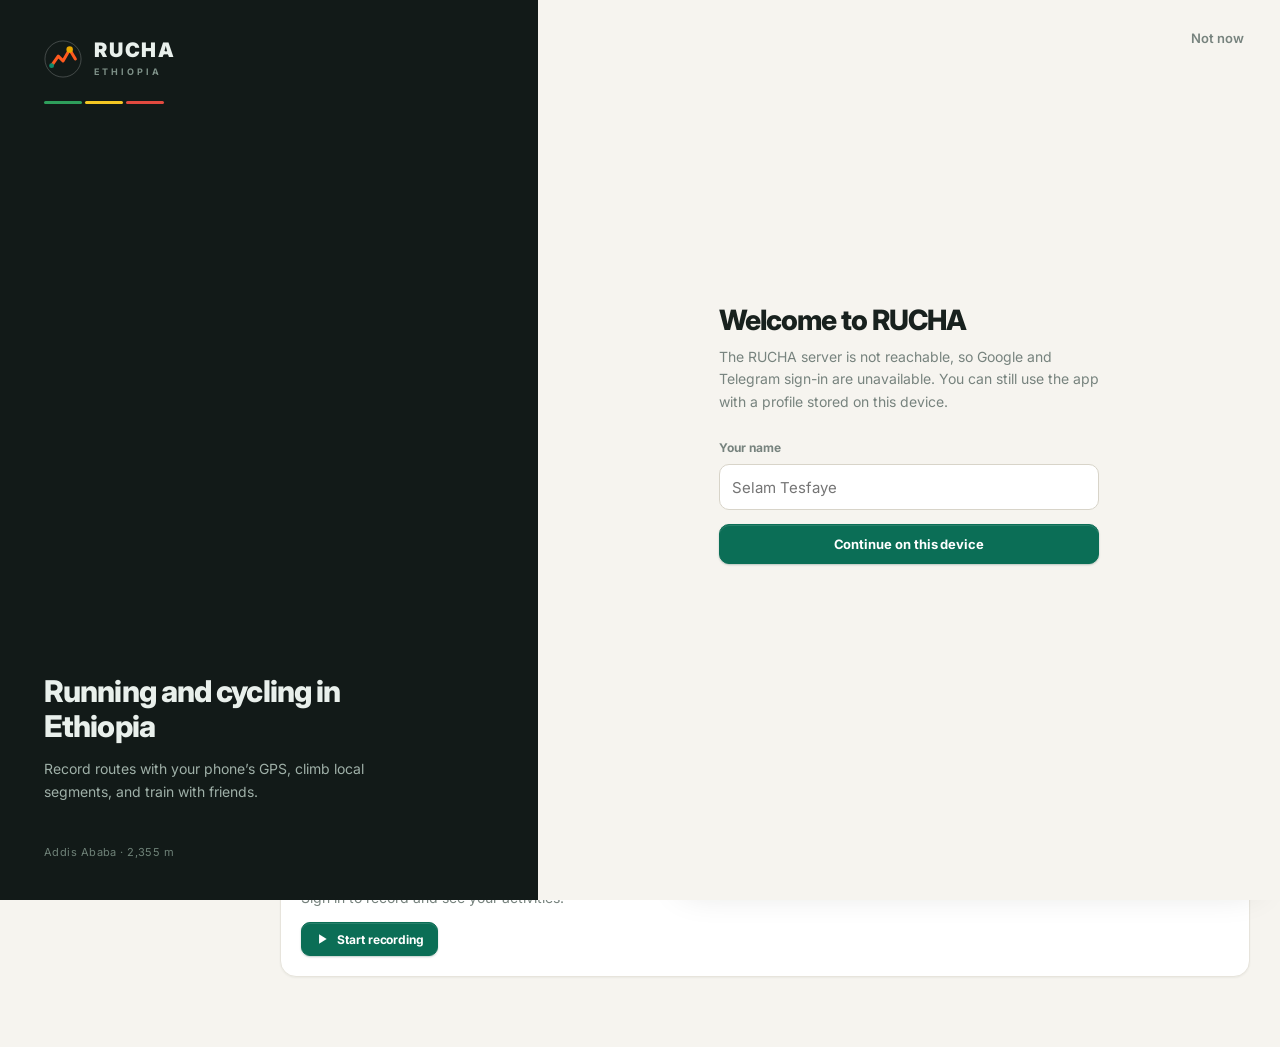
==== commit 98b940dd: "fix: accurate mercator map and faster gps acquisition" ====
--- a/index.html
+++ b/index.html
@@ -8,8 +8,10 @@
 <title>RUCHA</title>
 <link rel="preconnect" href="https://fonts.googleapis.com">
 <link rel="preconnect" href="https://fonts.gstatic.com" crossorigin>
+<link rel="preconnect" href="https://tile.openstreetmap.org" crossorigin>
+<link rel="dns-prefetch" href="https://tile.openstreetmap.org">
 <link href="https://fonts.googleapis.com/css2?family=Inter:wght@400;500;600;700;800;900&display=swap" rel="stylesheet">
-<link rel="stylesheet" href="styles.css">
+<link rel="stylesheet" href="styles.css?v=4">
 </head>
 <body>
 
@@ -81,10 +83,10 @@
 
 <div class="map-tooltip" id="mapTooltip"></div>
 
-<script src="data.js"></script>
-<script src="api.js"></script>
-<script src="auth.js"></script>
-<script src="sensors.js"></script>
-<script src="app.js"></script>
+<script src="data.js?v=4"></script>
+<script src="api.js?v=4"></script>
+<script src="auth.js?v=4"></script>
+<script src="sensors.js?v=4"></script>
+<script src="app.js?v=4"></script>
 </body>
 </html>
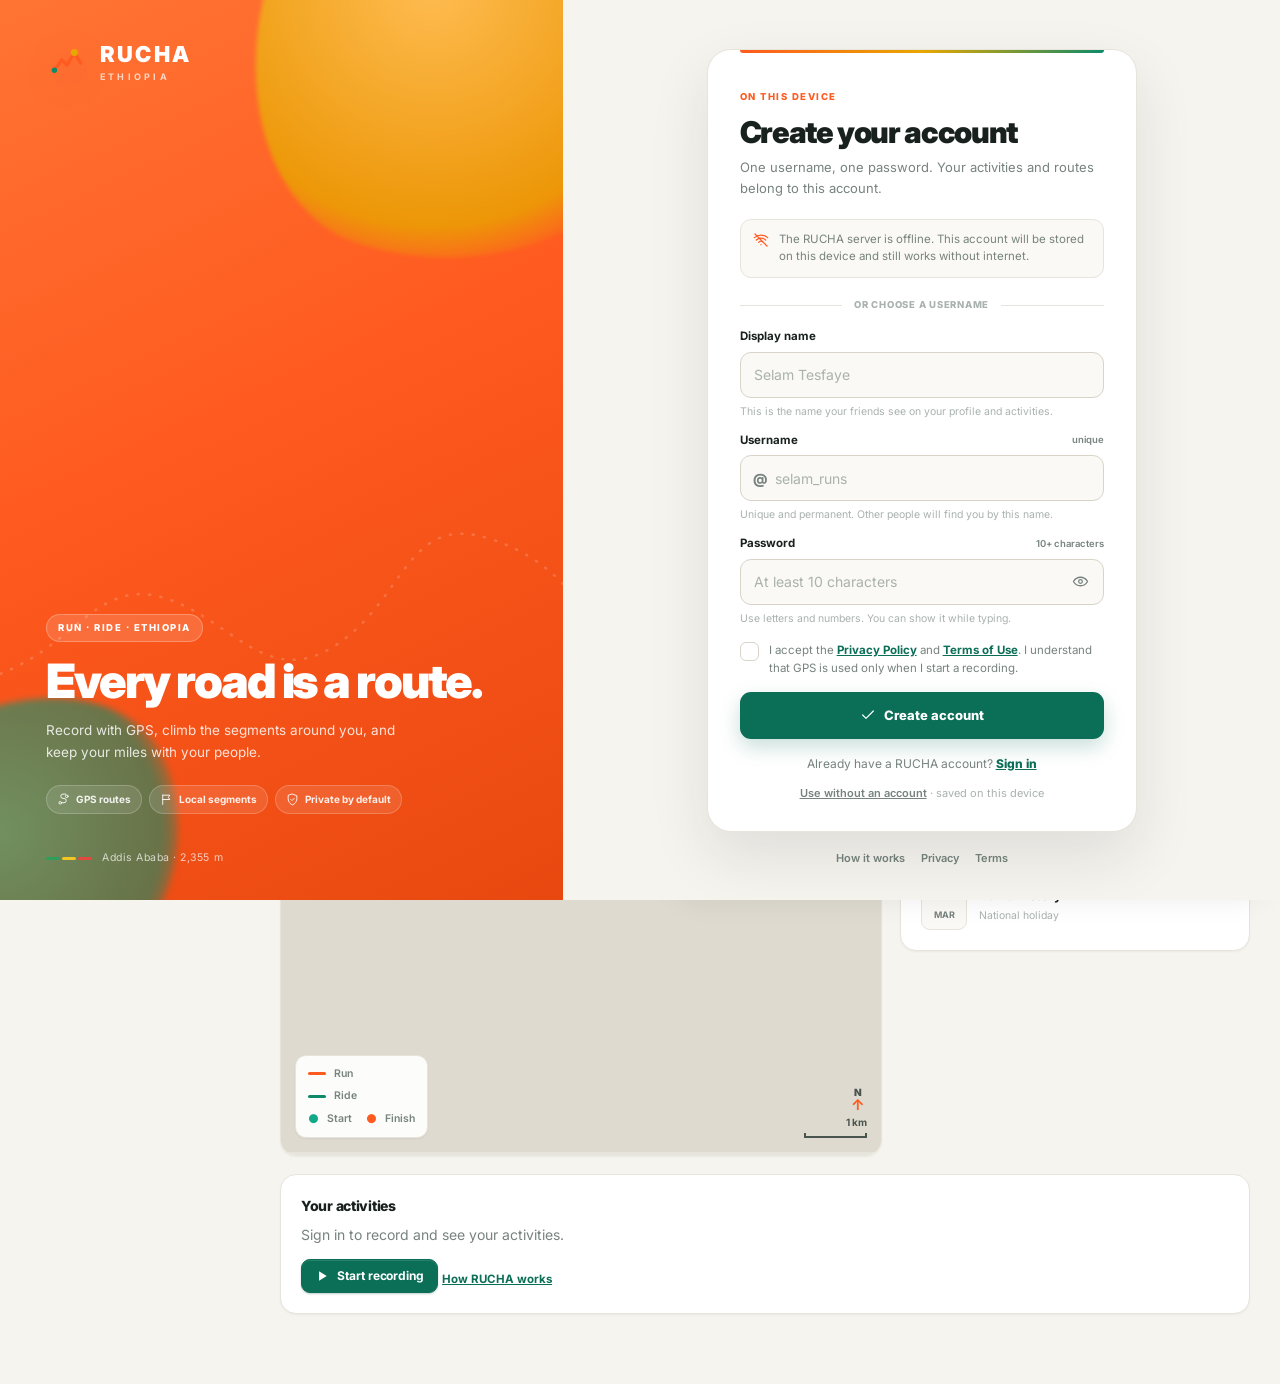
==== commit 649cab93: "feat: complete RUCHA accounts, consent and onboarding - Telegram-first sign-in plus Google and Apple" ====
--- a/index.html
+++ b/index.html
@@ -11,7 +11,7 @@
 <link rel="preconnect" href="https://tile.openstreetmap.org" crossorigin>
 <link rel="dns-prefetch" href="https://tile.openstreetmap.org">
 <link href="https://fonts.googleapis.com/css2?family=Inter:wght@400;500;600;700;800;900&display=swap" rel="stylesheet">
-<link rel="stylesheet" href="styles.css?v=4">
+<link rel="stylesheet" href="styles.css?v=5">
 </head>
 <body>
 
@@ -39,12 +39,18 @@
 
     <div class="side-spacer"></div>
 
+    <div class="side-links" aria-label="Help and legal">
+      <a href="help.html" target="_blank" rel="noopener">Help</a>
+      <a href="privacy.html" target="_blank" rel="noopener">Privacy</a>
+      <a href="terms.html" target="_blank" rel="noopener">Terms</a>
+    </div>
+
     <button class="side-user side-user-btn" id="sideAccountBtn" aria-label="Account">
       <div class="avatar avatar-me" id="sideAvatar">ME</div>
       <div class="side-user-text">
         <b id="sideUserName">You</b><span id="sideUserCity">Addis Ababa</span>
       </div>
-          </button>
+    </button>
   </aside>
 
   <main class="main">
@@ -83,10 +89,10 @@
 
 <div class="map-tooltip" id="mapTooltip"></div>
 
-<script src="data.js?v=4"></script>
-<script src="api.js?v=4"></script>
-<script src="auth.js?v=4"></script>
-<script src="sensors.js?v=4"></script>
-<script src="app.js?v=4"></script>
+<script src="data.js?v=5"></script>
+<script src="api.js?v=5"></script>
+<script src="auth.js?v=5"></script>
+<script src="sensors.js?v=5"></script>
+<script src="app.js?v=5"></script>
 </body>
 </html>
--- a/styles.css
+++ b/styles.css
@@ -954,46 +954,246 @@
 
 /* ---------- sign in ---------- */
 body.auth-open{overflow:hidden}
-.auth-screen{position:fixed;inset:0;z-index:200;display:grid;grid-template-columns:minmax(300px,42%) 1fr;background:var(--bg)}
-.auth-side{background:var(--sidebar);color:#E9F0EC;padding:40px 44px;display:flex;flex-direction:column}
-.auth-brand{display:flex;align-items:center;gap:12px}
-.auth-brand b{display:block;font-size:20px;font-weight:900;letter-spacing:.09em;line-height:1}
-.auth-brand span{display:block;font-size:9px;letter-spacing:.34em;color:#7E9188;margin-top:5px;font-weight:700}
-.auth-side .flag-strip{margin:22px 0 0;max-width:120px}
-.auth-side-copy{margin-top:auto;max-width:360px}
-.auth-side-copy h2{font-size:30px;line-height:1.15;letter-spacing:-.03em;font-weight:800;margin:0 0 14px}
-.auth-side-copy p{font-size:14px;line-height:1.65;color:#9FB0A8;margin:0}
-.auth-side-foot{margin-top:40px;font-size:11px;color:#6F8278;letter-spacing:.04em}
-.auth-main{position:relative;display:flex;align-items:center;justify-content:center;padding:40px 24px;overflow-y:auto}
-.auth-skip{position:absolute;top:22px;right:26px;font-size:13px;font-weight:600;color:var(--muted);padding:8px 10px;border-radius:8px}
-.auth-skip:hover{color:var(--text);background:var(--surface-2)}
-.auth-card{width:100%;max-width:380px}
-.auth-card h1{font-size:28px;font-weight:800;letter-spacing:-.035em;margin:0 0 10px;line-height:1.15}
-.auth-lead{font-size:14px;line-height:1.6;color:var(--muted);margin:0 0 26px}
-.auth-methods{display:flex;flex-direction:column;gap:12px}
-.auth-btn{width:100%;height:46px;font-size:14px;font-weight:700;display:inline-flex;align-items:center;justify-content:center;gap:10px;text-decoration:none;border-radius:10px}
-.auth-btn[disabled]{opacity:.5;cursor:not-allowed}
-.auth-tg{background:#229ED9;border-color:#229ED9}
-.auth-tg:hover{background:#1B88BC}
-.auth-google{min-height:46px;display:flex;justify-content:center}
-.auth-field{display:flex;flex-direction:column;gap:7px;margin:20px 0 14px}
-.auth-field span{font-size:12px;font-weight:700;color:var(--muted)}
-.auth-field .text-input{flex:none;height:46px;font-size:15px;min-width:0;width:100%}
-.auth-code{letter-spacing:.5em;text-align:center;font-size:22px !important;font-weight:700;font-variant-numeric:tabular-nums}
-.auth-steps{margin:0 0 22px;padding-left:20px;font-size:14px;line-height:1.7;color:var(--muted)}
+.auth-screen{position:fixed;inset:0;z-index:200;background:var(--bg);overflow-y:auto;overflow-x:hidden}
+.auth-shell{min-height:100%;display:grid;grid-template-columns:minmax(360px,44%) minmax(0,1fr)}
+.auth-hero{
+  position:relative;overflow:hidden;isolation:isolate;color:#fff;
+  background:linear-gradient(155deg,#FF7434 0%,#FF5A1F 46%,#E8480F 100%);
+  padding:42px 46px 34px;display:flex;flex-direction:column;
+}
+.auth-orb{position:absolute;z-index:-1;border-radius:46% 54% 62% 38% / 44% 39% 61% 56%;pointer-events:none}
+.auth-orb-gold{
+  width:440px;height:420px;right:-130px;top:-150px;transform:rotate(18deg);
+  background:radial-gradient(circle at 36% 36%,#FFD35C,#E8A700 62%,rgba(232,167,0,0) 74%);
+  opacity:.78;filter:blur(2px);
+}
+.auth-orb-green{
+  width:310px;height:300px;left:-120px;bottom:-100px;transform:rotate(-24deg);
+  background:radial-gradient(circle at 42% 40%,#1CBA91,#0E8A6A 64%,rgba(14,138,106,0) 76%);
+  opacity:.6;filter:blur(3px);
+}
+.auth-hero-route{position:absolute;left:0;right:0;bottom:16%;width:100%;height:auto;z-index:-1;opacity:.8}
+.auth-brand{display:flex;align-items:center;gap:12px;position:relative;z-index:2}
+.auth-brand svg{flex:0 0 auto;filter:drop-shadow(0 8px 18px rgba(80,20,0,.18))}
+.auth-brand b{display:block;font-size:22px;font-weight:900;letter-spacing:.1em;line-height:1}
+.auth-brand span{display:block;font-size:9px;letter-spacing:.36em;color:rgba(255,255,255,.72);margin-top:5px;font-weight:700}
+.auth-hero-copy{margin-top:auto;max-width:440px;position:relative;z-index:2;padding-top:46px}
+.auth-eyebrow{
+  display:inline-flex;align-items:center;gap:7px;padding:6px 11px;border-radius:999px;
+  background:rgba(255,255,255,.14);border:1px solid rgba(255,255,255,.26);
+  font-size:9.5px;letter-spacing:.16em;font-weight:800;
+}
+.auth-hero-copy h2{font-size:clamp(34px,3.7vw,52px);line-height:.99;letter-spacing:-.045em;font-weight:900;margin:16px 0 14px}
+.auth-hero-copy p{font-size:13.5px;line-height:1.65;color:rgba(255,255,255,.84);margin:0;max-width:360px}
+.auth-chips{display:flex;flex-wrap:wrap;gap:7px;margin-top:22px;position:relative;z-index:2}
+.auth-chips span{
+  display:inline-flex;align-items:center;gap:6px;padding:6px 10px;border-radius:999px;
+  background:rgba(255,255,255,.11);border:1px solid rgba(255,255,255,.2);
+  font-size:10px;font-weight:700;color:rgba(255,255,255,.9);
+}
+.auth-chips svg{width:13px;height:13px}
+.auth-hero-foot{margin-top:36px;display:flex;align-items:center;gap:10px;font-size:10.5px;color:rgba(255,255,255,.72);letter-spacing:.05em;position:relative;z-index:2}
+.auth-flag{display:flex;gap:2px}
+.auth-flag i{display:block;width:14px;height:3px;border-radius:2px}
+.auth-flag i:nth-child(1){background:#2E9E5B}.auth-flag i:nth-child(2){background:#F3C623}.auth-flag i:nth-child(3){background:#E24A3F}
+.auth-panel{position:relative;display:flex;flex-direction:column;align-items:center;justify-content:center;padding:46px 28px 30px;min-height:100%}
+.auth-card{
+  width:100%;max-width:430px;background:var(--surface);border:1px solid var(--border);
+  border-radius:24px;padding:34px 32px 30px;box-shadow:0 24px 60px rgba(18,26,24,.10);
+  position:relative;
+}
+.auth-card::before{
+  content:"";position:absolute;top:0;left:32px;right:32px;height:3px;border-radius:0 0 4px 4px;
+  background:linear-gradient(90deg,var(--accent),var(--gold),var(--accent-2));
+}
+.auth-card-head{margin-bottom:4px}
+.auth-kicker{display:inline-flex;align-items:center;gap:6px;font-size:9.5px;letter-spacing:.16em;font-weight:800;color:var(--accent);text-transform:uppercase;margin-bottom:11px}
+.auth-kicker svg{width:13px;height:13px}
+.auth-card h1{font-size:30px;font-weight:900;letter-spacing:-.045em;margin:0 0 9px;line-height:1.08}
+.auth-lead{font-size:13px;line-height:1.6;color:var(--muted);margin:0 0 20px}
+.auth-socials{display:flex;flex-direction:column;gap:10px;margin:0 0 2px}
+.auth-socials-loading{display:flex;gap:8px}
+.auth-socials-loading span{
+  height:46px;flex:1;border-radius:12px;
+  background:linear-gradient(90deg,var(--surface-2),var(--border),var(--surface-2));
+  background-size:200% 100%;animation:authShine 1.4s linear infinite;
+}
+@keyframes authShine{to{background-position:-200% 0}}
+.auth-tg{
+  display:flex;align-items:center;gap:10px;width:100%;min-height:49px;padding:0 15px;
+  border-radius:12px;background:#229ED9;color:#fff;font-size:13px;font-weight:700;
+  box-shadow:0 8px 20px rgba(34,158,217,.24);transition:background .18s,transform .18s,box-shadow .18s;
+  text-decoration:none;
+}
+.auth-tg:hover{background:#1B88BC;transform:translateY(-1px);box-shadow:0 11px 24px rgba(34,158,217,.3)}
+.auth-tg svg{flex:0 0 20px}
+.auth-tg-text{flex:1;text-align:left}
+.auth-tg-badge{
+  font-size:8.5px;text-transform:uppercase;letter-spacing:.08em;font-weight:800;
+  background:rgba(255,255,255,.2);padding:4px 7px;border-radius:999px;white-space:nowrap;
+}
+.auth-social-row{display:grid;grid-template-columns:1fr;gap:10px}
+.auth-social-row.two{grid-template-columns:1fr 1fr}
+.auth-google{min-height:44px;display:flex;justify-content:center;width:100%;overflow:hidden;border-radius:12px}
+.auth-google > div{width:100%}
+.auth-google iframe{max-width:100% !important}
+.auth-apple{
+  display:flex;align-items:center;justify-content:center;gap:8px;min-height:44px;width:100%;
+  border-radius:12px;background:#111;color:#fff;font-size:12px;font-weight:700;
+  transition:background .18s,transform .18s;
+}
+.auth-apple:hover{background:#2B2B2B;transform:translateY(-1px)}
+.auth-apple[disabled]{opacity:.45;cursor:not-allowed;transform:none}
+.auth-divider{display:flex;align-items:center;gap:12px;margin:20px 0 16px;color:var(--faint);font-size:9.5px;font-weight:800;letter-spacing:.08em;text-transform:uppercase}
+.auth-divider::before,.auth-divider::after{content:"";flex:1;height:1px;background:var(--border)}
+.auth-form{display:flex;flex-direction:column}
+.auth-field{display:flex;flex-direction:column;gap:6px;margin:0 0 13px}
+.auth-label{font-size:11.5px;font-weight:700;color:var(--text);display:flex;justify-content:space-between;align-items:center;gap:10px}
+.auth-label em{font-style:normal;font-size:9.5px;color:var(--muted);font-weight:600}
+.auth-input-wrap{position:relative;display:flex;align-items:center}
+.auth-input{
+  width:100%;height:46px;border:1px solid var(--border-strong);background:var(--surface-2);
+  border-radius:11px;padding:0 13px;font-size:14px;outline:none;
+  transition:border-color .18s,background .18s,box-shadow .18s;
+}
+.auth-input::placeholder{color:var(--faint)}
+.auth-input:focus{border-color:var(--brand);background:var(--surface);box-shadow:0 0 0 3px var(--brand-soft)}
+.auth-input-wrap.has-prefix .auth-input{padding-left:34px}
+.auth-input-wrap.has-action .auth-input{padding-right:46px}
+.auth-prefix{position:absolute;left:13px;color:var(--muted);font-weight:800;font-size:14px;pointer-events:none}
+.auth-eye{position:absolute;right:6px;width:34px;height:34px;border-radius:8px;display:flex;align-items:center;justify-content:center;color:var(--muted)}
+.auth-eye:hover{background:var(--surface-2);color:var(--text)}
+.auth-eye svg{width:17px;height:17px}
+.auth-hint{font-size:10.5px;line-height:1.45;color:var(--faint);min-height:15px;transition:color .18s}
+.auth-hint.checking{color:var(--muted)}
+.auth-hint.available{color:var(--brand)}
+.auth-hint.taken,.auth-hint.invalid{color:#C0352B}
+.auth-consent{
+  display:flex;gap:10px;align-items:flex-start;font-size:11.5px;line-height:1.6;
+  color:var(--muted);cursor:pointer;margin:2px 0 14px;position:relative;
+}
+.auth-consent input{position:absolute;opacity:0;width:1px;height:1px;pointer-events:none}
+.auth-check{
+  width:19px;height:19px;flex:0 0 19px;border-radius:6px;border:1.5px solid var(--border-strong);
+  background:var(--surface);display:flex;align-items:center;justify-content:center;color:transparent;
+  margin-top:1px;transition:background .18s,border-color .18s,color .18s;
+}
+.auth-check svg{width:13px;height:13px}
+.auth-consent input:checked + .auth-check{background:var(--brand);border-color:var(--brand);color:#fff}
+.auth-consent input:focus-visible + .auth-check{outline:2px solid var(--brand);outline-offset:2px}
+.auth-consent a{color:var(--brand);font-weight:700;text-decoration:underline}
+.auth-submit{
+  width:100%;height:47px;border-radius:11px;background:var(--brand);color:#fff;
+  font-weight:800;font-size:13px;display:flex;align-items:center;justify-content:center;gap:8px;
+  box-shadow:0 8px 20px rgba(11,110,86,.22);transition:background .18s,transform .18s,box-shadow .18s;
+}
+.auth-submit:hover{background:var(--brand-dark);transform:translateY(-1px);box-shadow:0 11px 24px rgba(11,110,86,.28)}
+.auth-submit:disabled{opacity:.58;cursor:wait;transform:none;box-shadow:none}
+.auth-submit svg{width:16px;height:16px}
+.auth-switch{text-align:center;font-size:12px;color:var(--muted);margin:16px 0 0}
+.auth-link{color:var(--brand);font-weight:800;text-decoration:underline;padding:0;font-size:12px}
+.auth-link:hover{color:var(--brand-dark)}
+.auth-offline-link{text-align:center;font-size:11px;color:var(--faint);margin:12px 0 0}
+.auth-link-muted{color:var(--muted);text-decoration:underline;font-size:11px;font-weight:600;padding:0}
+.auth-link-muted:hover{color:var(--text)}
+.auth-panel-foot{display:flex;gap:16px;justify-content:center;margin-top:18px;font-size:11px;color:var(--muted)}
+.auth-panel-foot a{text-decoration:none;font-weight:600}
+.auth-panel-foot a:hover{color:var(--accent)}
+.auth-note{
+  display:flex;gap:10px;align-items:flex-start;padding:11px 12px;border-radius:11px;
+  background:var(--surface-2);border:1px solid var(--border);font-size:11.5px;line-height:1.55;
+  color:var(--muted);margin:0;
+}
+.auth-note svg{width:16px;height:16px;color:var(--accent);flex:0 0 16px;margin-top:1px}
+.auth-note a{color:var(--brand);font-weight:700;text-decoration:underline}
+.auth-provider-chip{display:flex;align-items:center;gap:10px;padding:10px 12px;border-radius:12px;background:var(--surface-2);border:1px solid var(--border);margin:0 0 16px}
+.auth-provider-chip > span{width:32px;height:32px;border-radius:10px;background:var(--brand-soft);color:var(--brand);display:flex;align-items:center;justify-content:center;font-size:11px;font-weight:800;flex:0 0 32px}
+.auth-provider-chip b{display:block;font-size:12.5px}
+.auth-provider-chip small{display:block;font-size:10.5px;color:var(--muted);margin-top:1px}
+.auth-privacy-list{list-style:none;margin:2px 0 18px;padding:0;display:flex;flex-direction:column;gap:10px}
+.auth-privacy-list li{display:flex;gap:10px;align-items:flex-start;font-size:12px;line-height:1.55;color:var(--muted)}
+.auth-privacy-list svg{width:16px;height:16px;color:var(--brand);flex:0 0 16px;margin-top:2px}
+.auth-privacy-list b{color:var(--text)}
+.auth-steps{margin:0 0 18px;padding:0;list-style:none;display:flex;flex-direction:column;gap:10px;counter-reset:authstep;font-size:12px;line-height:1.55;color:var(--muted)}
+.auth-steps li{display:flex;gap:10px;align-items:flex-start;counter-increment:authstep}
+.auth-steps li::before{
+  content:counter(authstep);width:22px;height:22px;flex:0 0 22px;border-radius:50%;
+  background:var(--brand-soft);color:var(--brand);font-size:10px;font-weight:800;
+  display:flex;align-items:center;justify-content:center;
+}
 .auth-steps b{color:var(--text)}
-.auth-back{font-size:13px;font-weight:600;color:var(--muted);margin:0 0 18px;padding:4px 0}
+.auth-code{letter-spacing:.45em;text-align:center;font-size:22px !important;font-weight:800;font-variant-numeric:tabular-nums;text-indent:.45em}
+.auth-back{font-size:11.5px;font-weight:700;color:var(--muted);margin:0 0 16px;padding:4px 0}
 .auth-back:hover{color:var(--text)}
-.auth-error{min-height:18px;margin:14px 0 0;font-size:13px;line-height:1.5;color:#C0352B}
-.auth-fine{margin:14px 0 0;font-size:12px;line-height:1.6;color:var(--faint)}
-.auth-link{font-size:12px;font-weight:700;color:var(--brand);text-decoration:underline;padding:0}
-@media (max-width:820px){
-  .auth-screen{grid-template-columns:1fr;grid-template-rows:auto 1fr}
-  .auth-side{padding:22px 22px 20px}
-  .auth-side-copy,.auth-side-foot{display:none}
-  .auth-side .flag-strip{margin-top:16px}
-  .auth-main{align-items:flex-start;padding:28px 20px}
-  .auth-skip{top:14px;right:14px;color:#9FB0A8}
+.auth-error{min-height:16px;margin:10px 0 0;font-size:11.5px;line-height:1.5;color:#C0352B}
+.auth-error:empty{display:none}
+.auth-fine{margin:14px 0 0;font-size:10.5px;line-height:1.55;color:var(--faint);text-align:center}
+.auth-tg-open{justify-content:center;margin-bottom:16px}
+.auth-tg-open span{text-align:center;flex:0 1 auto}
+@media(max-width:960px){
+  .auth-screen{overflow-y:auto}
+  .auth-shell{grid-template-columns:1fr;grid-template-rows:auto minmax(0,1fr)}
+  .auth-hero{padding:22px 24px 26px}
+  .auth-hero-copy{margin-top:20px;padding-top:0;max-width:none}
+  .auth-hero-copy h2{font-size:34px;max-width:520px;margin:14px 0 10px}
+  .auth-hero-copy p{max-width:560px;font-size:12.5px}
+  .auth-chips,.auth-hero-foot,.auth-hero-route{display:none}
+  .auth-orb-gold{width:300px;height:290px;right:-110px;top:-130px}
+  .auth-orb-green{width:220px;height:210px;left:-100px;bottom:-100px}
+  .auth-panel{padding:28px 20px 36px;justify-content:flex-start;min-height:0}
+  .auth-card{padding:28px 24px 26px;border-radius:20px}
+  .auth-card::before{left:24px;right:24px}
+}
+@media(max-width:540px){
+  .auth-hero{padding:18px 18px 22px}
+  .auth-hero-copy h2{font-size:29px}
+  .auth-card{padding:26px 18px 24px}
+  .auth-card::before{left:18px;right:18px}
+  .auth-card h1{font-size:26px}
+  .auth-social-row.two{grid-template-columns:1fr}
+  .auth-panel-foot{flex-wrap:wrap;gap:10px 16px}
+}
+
+/* ---------- quick start, sidebar links, account legal ---------- */
+.side-links{display:flex;gap:2px;padding:10px 8px 2px;font-size:10.5px;color:#7E9088;font-weight:600}
+.side-links a{padding:4px 6px;border-radius:6px;text-decoration:none;transition:color .18s,background .18s}
+.side-links a:hover{color:#fff;background:rgba(255,255,255,.06)}
+.text-link{font-size:11.5px;font-weight:700;color:var(--brand);text-decoration:underline;white-space:nowrap}
+.text-link:hover{color:var(--brand-dark)}
+.gallery-empty-help{margin:12px 0 0}
+.quick-start{
+  position:relative;margin:0 0 18px;padding:22px 24px 20px;border-radius:18px;
+  background:linear-gradient(135deg,#FFF0E9 0%,var(--surface) 58%,#F4FBF7 100%);
+  border:1px solid var(--border);box-shadow:var(--shadow);overflow:hidden;
+}
+.quick-start::after{
+  content:"";position:absolute;right:-60px;top:-80px;width:220px;height:220px;border-radius:50%;
+  background:radial-gradient(circle,rgba(232,167,0,.16),rgba(232,167,0,0) 68%);pointer-events:none;
+}
+html[data-theme="dark"] .quick-start{background:linear-gradient(135deg,#281B14 0%,var(--surface) 58%,#12251F 100%)}
+.quick-start-head{display:flex;align-items:center;justify-content:space-between;gap:10px;position:relative;z-index:1}
+.quick-start-kicker{display:inline-flex;align-items:center;gap:7px;font-size:9.5px;font-weight:800;letter-spacing:.16em;text-transform:uppercase;color:var(--accent)}
+.quick-start-kicker svg{width:14px;height:14px}
+.quick-start-close{width:28px;height:28px;border-radius:8px;display:flex;align-items:center;justify-content:center;color:var(--muted)}
+.quick-start-close:hover{background:rgba(255,90,31,.1);color:var(--accent)}
+.quick-start-close svg{width:14px;height:14px}
+.quick-start-intro h2{font-size:21px;letter-spacing:-.035em;margin:8px 0 2px;position:relative;z-index:1}
+.quick-start-intro p{margin:0;font-size:12px;color:var(--muted)}
+.quick-start-grid{display:grid;grid-template-columns:repeat(4,minmax(0,1fr));gap:10px;margin-top:16px;position:relative;z-index:1}
+.quick-step{display:flex;gap:9px;align-items:flex-start;background:rgba(255,255,255,.7);border:1px solid var(--border);border-radius:12px;padding:11px 12px}
+html[data-theme="dark"] .quick-step{background:rgba(255,255,255,.035)}
+.quick-step-ic{width:28px;height:28px;flex:0 0 28px;border-radius:9px;background:var(--accent-soft);color:var(--accent);display:flex;align-items:center;justify-content:center}
+.quick-step-ic svg{width:15px;height:15px}
+.quick-step b{display:block;font-size:11.5px;line-height:1.35}
+.quick-step b em{font-style:normal;color:var(--accent);margin-right:2px}
+.quick-step p{margin:5px 0 0;font-size:10.5px;line-height:1.5;color:var(--muted)}
+.quick-start-foot{display:flex;gap:8px;flex-wrap:wrap;margin-top:14px;position:relative;z-index:1}
+.acct-links{display:flex;flex-wrap:wrap;gap:8px;margin-top:4px}
+.acct-consent{margin:12px 0 0 !important}
+@media(max-width:1100px){.quick-start-grid{grid-template-columns:repeat(2,minmax(0,1fr))}}
+@media(max-width:600px){
+  .quick-start{padding:18px 16px}
+  .quick-start-grid{grid-template-columns:1fr}
 }
 
 /* ---------- devices ---------- */
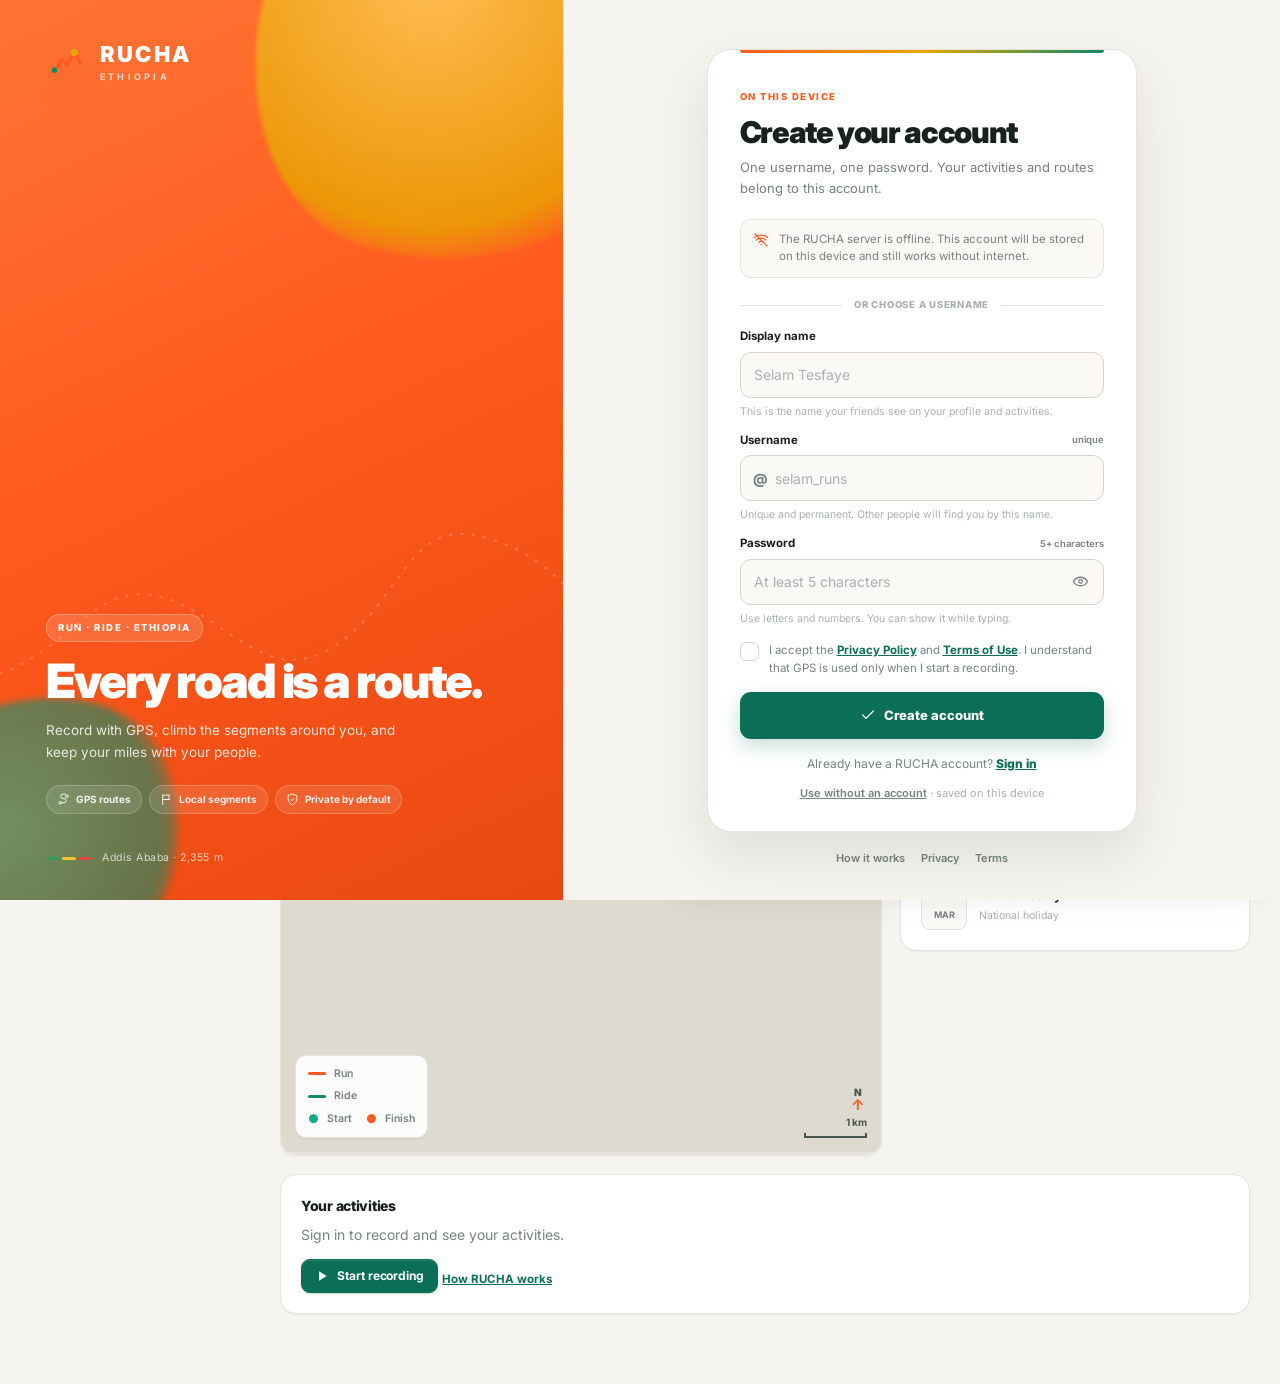
==== commit 15bb2609: "fix: lower minimum password length to 5 characters" ====
--- a/index.html
+++ b/index.html
@@ -11,7 +11,7 @@
 <link rel="preconnect" href="https://tile.openstreetmap.org" crossorigin>
 <link rel="dns-prefetch" href="https://tile.openstreetmap.org">
 <link href="https://fonts.googleapis.com/css2?family=Inter:wght@400;500;600;700;800;900&display=swap" rel="stylesheet">
-<link rel="stylesheet" href="styles.css?v=5">
+<link rel="stylesheet" href="styles.css?v=6">
 </head>
 <body>
 
@@ -89,10 +89,10 @@
 
 <div class="map-tooltip" id="mapTooltip"></div>
 
-<script src="data.js?v=5"></script>
-<script src="api.js?v=5"></script>
-<script src="auth.js?v=5"></script>
-<script src="sensors.js?v=5"></script>
-<script src="app.js?v=5"></script>
+<script src="data.js?v=6"></script>
+<script src="api.js?v=6"></script>
+<script src="auth.js?v=6"></script>
+<script src="sensors.js?v=6"></script>
+<script src="app.js?v=6"></script>
 </body>
 </html>
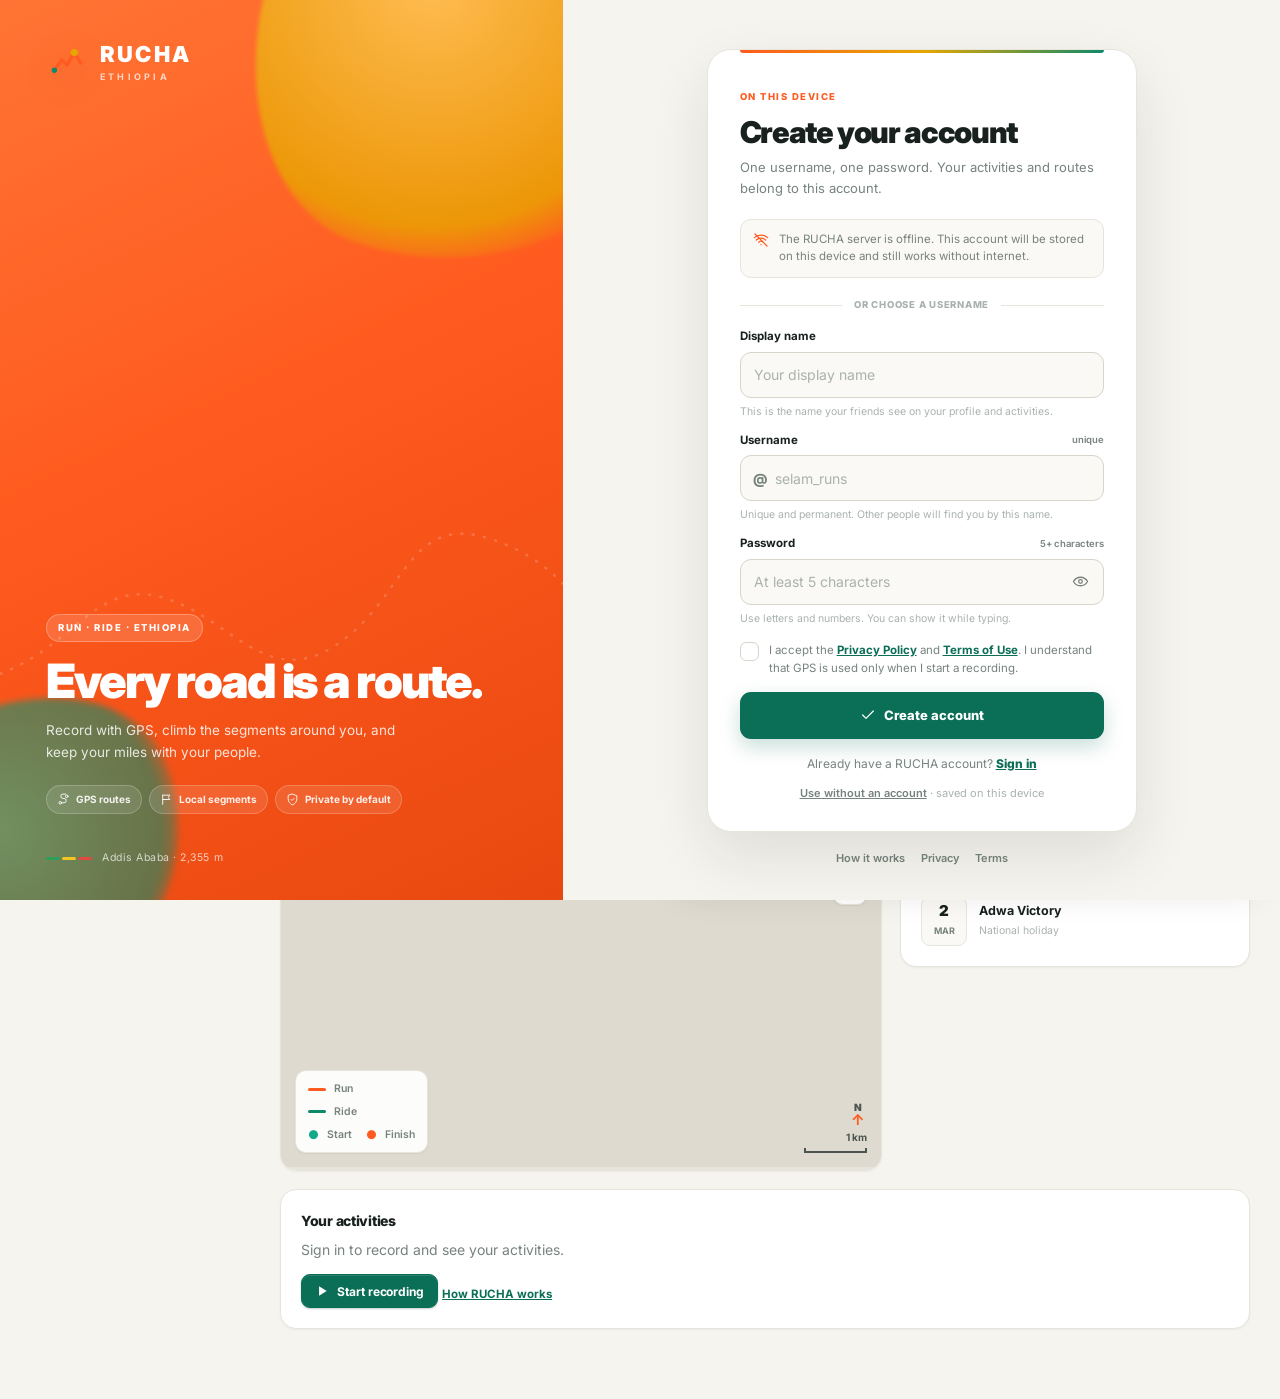
==== commit 1a2b0403: "feat: make all activity and community content user-created" ====
--- a/index.html
+++ b/index.html
@@ -89,10 +89,10 @@
 
 <div class="map-tooltip" id="mapTooltip"></div>
 
-<script src="data.js?v=6"></script>
-<script src="api.js?v=6"></script>
-<script src="auth.js?v=6"></script>
-<script src="sensors.js?v=6"></script>
-<script src="app.js?v=6"></script>
+<script src="data.js?v=7"></script>
+<script src="api.js?v=7"></script>
+<script src="auth.js?v=7"></script>
+<script src="sensors.js?v=7"></script>
+<script src="app.js?v=7"></script>
 </body>
 </html>
